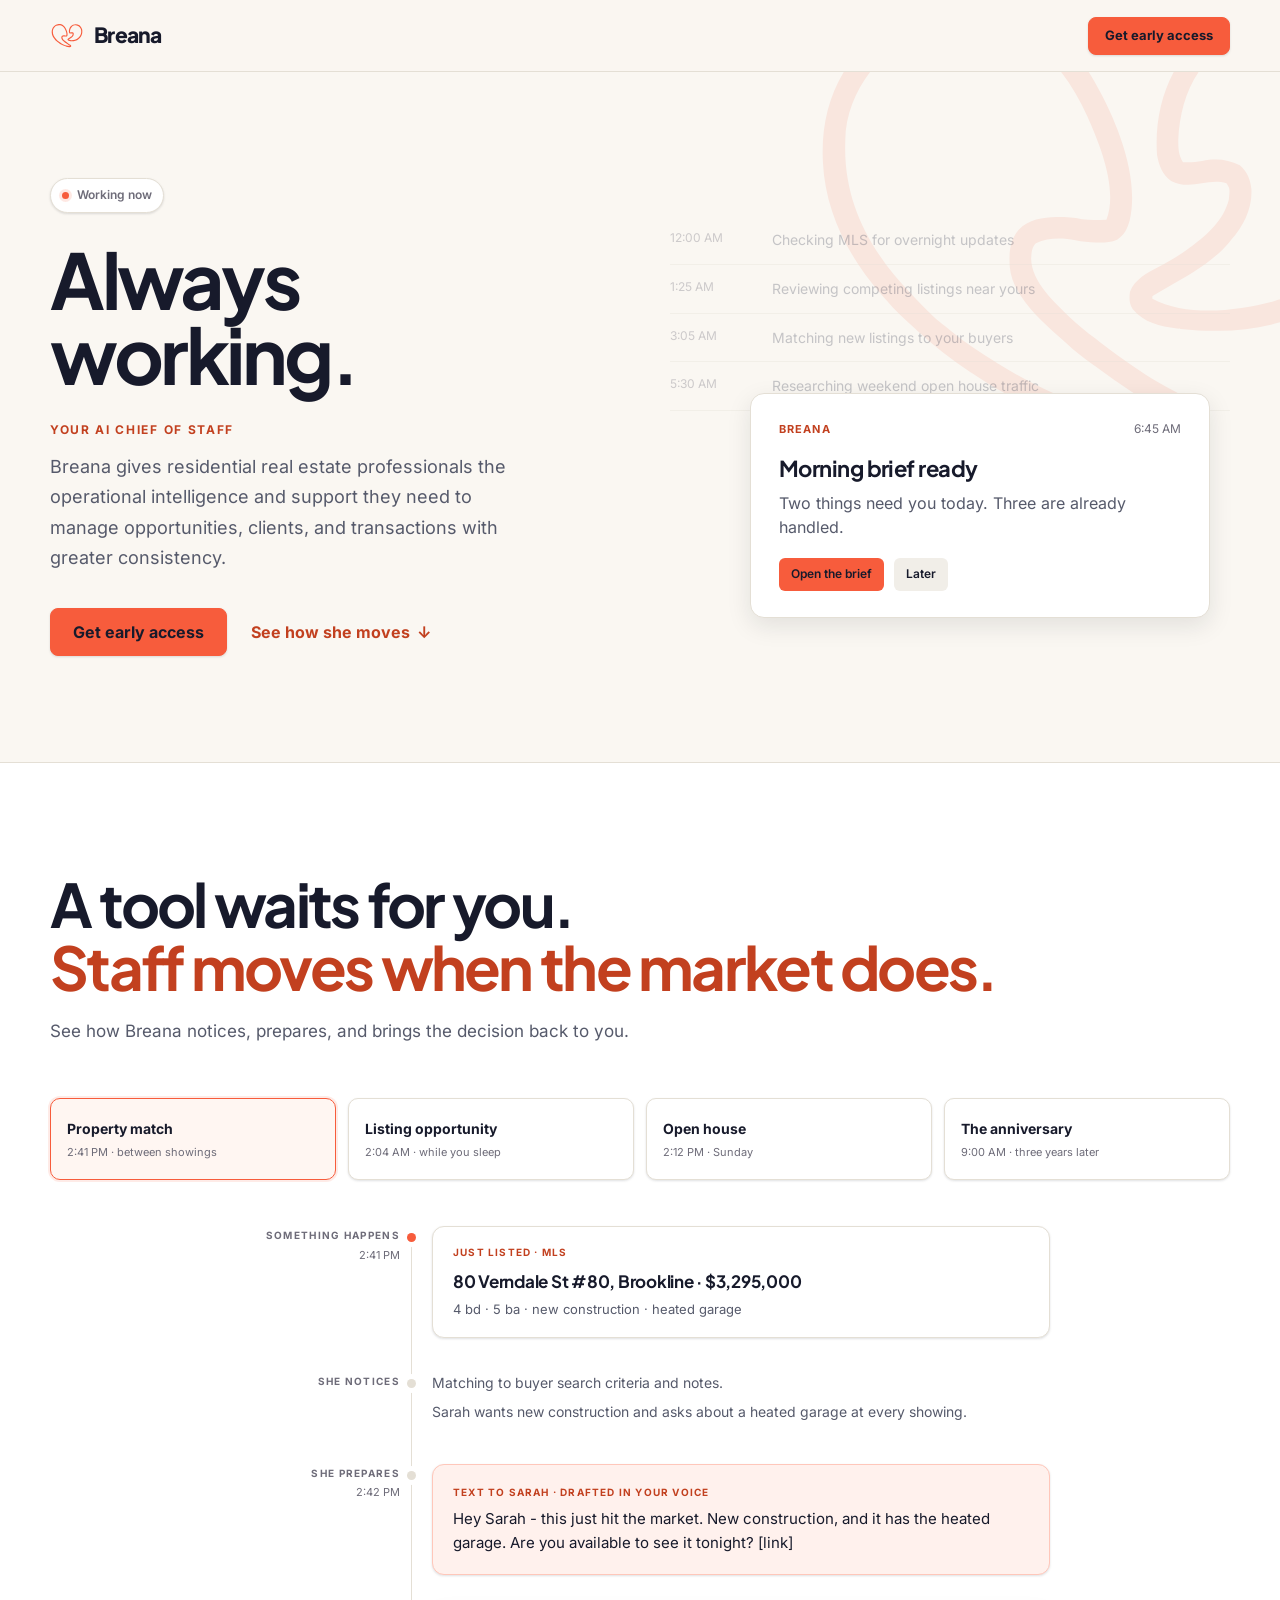
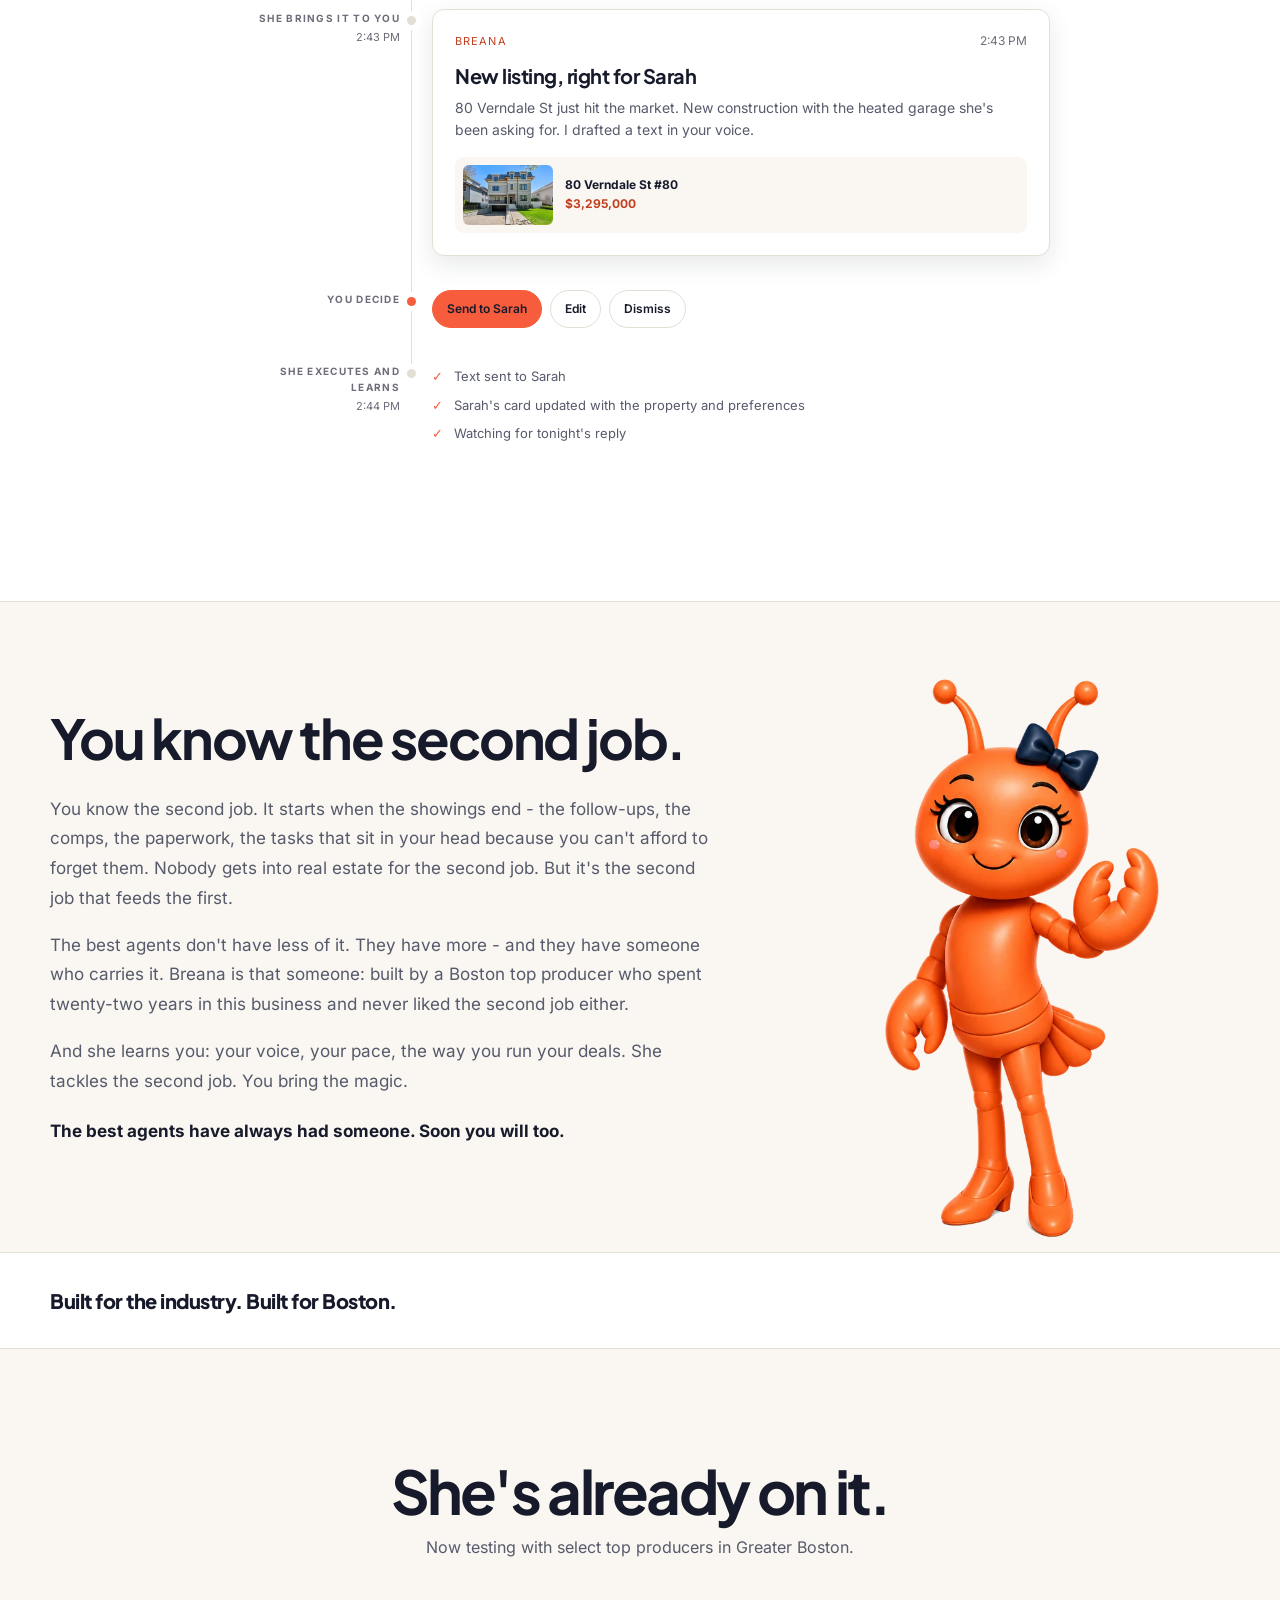
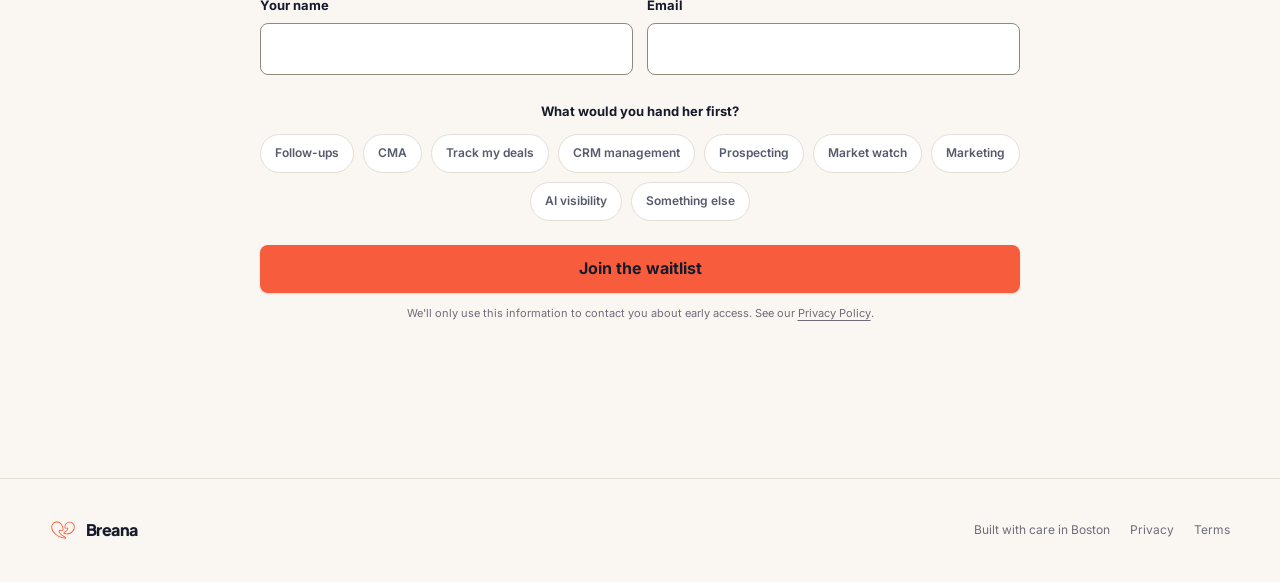
==== index.html @ 6cab9632 "Launch Breana landing page" ====
<!doctype html>
<html lang="en">
<head>
  <meta charset="utf-8">
  <meta name="viewport" content="width=device-width, initial-scale=1">
  <title>Breana AI | Your AI Chief of Staff for Real Estate</title>
  <meta name="description" content="Breana is the AI Chief of Staff for residential real estate professionals, keeping opportunities, clients, follow-ups, and transactions moving.">
  <meta name="robots" content="index,follow,max-image-preview:large">
  <meta name="theme-color" content="#FAF7F2">
  <link rel="canonical" href="https://breana.ai/">
  <link rel="icon" href="/assets/brand/breana-mark-coral.svg" type="image/svg+xml">
  <link rel="apple-touch-icon" href="/assets/images/apple-touch-icon.png">
  <link rel="preload" href="/assets/fonts/plus-jakarta-sans-latin.woff2" as="font" type="font/woff2" crossorigin>
  <link rel="preload" href="/assets/fonts/inter-latin.woff2" as="font" type="font/woff2" crossorigin>
  <link rel="stylesheet" href="/assets/css/styles.css">

  <meta property="og:type" content="website">
  <meta property="og:site_name" content="Breana">
  <meta property="og:title" content="Breana AI | Always working.">
  <meta property="og:description" content="Your AI Chief of Staff for Real Estate. Breana keeps the second job moving so you can focus on judgment and relationships.">
  <meta property="og:url" content="https://breana.ai/">
  <meta property="og:image" content="https://breana.ai/assets/images/og.png">
  <meta property="og:image:width" content="1200">
  <meta property="og:image:height" content="630">
  <meta property="og:image:alt" content="Always working. Breana, your AI Chief of Staff for Real Estate.">
  <meta name="twitter:card" content="summary_large_image">
  <meta name="twitter:title" content="Breana AI | Always working.">
  <meta name="twitter:description" content="Your AI Chief of Staff for Real Estate.">
  <meta name="twitter:image" content="https://breana.ai/assets/images/og.png">

  <script type="application/ld+json">
  {
    "@context": "https://schema.org",
    "@graph": [
      {
        "@type": "Organization",
        "@id": "https://breana.ai/#organization",
        "name": "Breana AI",
        "alternateName": "Breana",
        "url": "https://breana.ai/",
        "logo": "https://breana.ai/assets/brand/breana-mark-coral.svg",
        "description": "Breana is an AI Chief of Staff for residential real estate professionals.",
        "address": {
          "@type": "PostalAddress",
          "addressLocality": "Boston",
          "addressRegion": "MA",
          "addressCountry": "US"
        }
      },
      {
        "@type": "WebSite",
        "@id": "https://breana.ai/#website",
        "url": "https://breana.ai/",
        "name": "Breana",
        "alternateName": "Breana AI",
        "publisher": { "@id": "https://breana.ai/#organization" },
        "inLanguage": "en-US"
      }
    ]
  }
  </script>
</head>
<body>
  <a class="skip-link" href="#main">Skip to content</a>

  <header class="site-header">
    <div class="shell header-inner">
      <a class="brand" href="/" aria-label="Breana home">
        <img src="/assets/brand/breana-mark-coral.svg" alt="" width="34" height="27">
        <span>Breana</span>
      </a>
      <a class="button button-small" href="#waitlist">Get early access</a>
      <span class="header-tagline">Your AI Chief of Staff</span>
    </div>
  </header>

  <main id="main">
    <section class="hero" aria-labelledby="hero-title">
      <img class="hero-watermark" src="/assets/brand/breana-mark-coral.svg" alt="" aria-hidden="true">
      <div class="shell hero-grid">
        <div class="hero-copy">
          <div class="working-pill"><span aria-hidden="true"></span> Working now</div>
          <h1 id="hero-title">Always<br>working.</h1>
          <p class="eyebrow">Your AI Chief of Staff</p>
          <p class="hero-deck">Breana gives residential real estate professionals the operational intelligence and support they need to manage opportunities, clients, and transactions with greater consistency.</p>
          <div class="hero-actions">
            <a class="button" href="#waitlist">Get early access</a>
            <a class="text-link" href="#loop">See how she moves <span aria-hidden="true">↓</span></a>
          </div>
        </div>

        <div class="activity-board" aria-label="A sample morning with Breana">
          <ol class="activity-list">
            <li><time>12:00 AM</time><span>Checking MLS for overnight updates</span></li>
            <li><time>1:25 AM</time><span>Reviewing competing listings near yours</span></li>
            <li><time>3:05 AM</time><span>Matching new listings to your buyers</span></li>
            <li><time>5:30 AM</time><span>Researching weekend open house traffic</span></li>
          </ol>
          <article class="breana-note">
            <div class="note-meta"><strong>Breana</strong><time>6:45 AM</time></div>
            <h2>Morning brief ready</h2>
            <p>Two things need you today. Three are already handled.</p>
            <div class="note-actions" aria-hidden="true"><span>Open the brief</span><span>Later</span></div>
          </article>
        </div>
      </div>
    </section>

    <section class="workflow" id="loop" aria-labelledby="workflow-title">
      <div class="shell">
        <div class="section-heading">
          <h2 id="workflow-title">A tool waits for you.<br><span>Staff moves when the market does.</span></h2>
          <p>See how Breana notices, prepares, and brings the decision back to you.</p>
        </div>

        <div class="scenario-tabs" role="tablist" aria-label="Choose a Breana workflow example">
          <button type="button" role="tab" aria-selected="true" aria-controls="scenario-panel" data-scenario="match">
            <strong>Property match</strong><span>2:41 PM · between showings</span>
          </button>
          <button type="button" role="tab" aria-selected="false" aria-controls="scenario-panel" data-scenario="listing">
            <strong>Listing opportunity</strong><span>2:04 AM · while you sleep</span>
          </button>
          <button type="button" role="tab" aria-selected="false" aria-controls="scenario-panel" data-scenario="openhouse">
            <strong>Open house</strong><span>2:12 PM · Sunday</span>
          </button>
          <button type="button" role="tab" aria-selected="false" aria-controls="scenario-panel" data-scenario="anniversary">
            <strong>The anniversary</strong><span>9:00 AM · three years later</span>
          </button>
        </div>

        <div class="scenario-panel" id="scenario-panel" role="tabpanel" tabindex="0" aria-live="polite">
          <div class="workflow-stage event-stage">
            <div class="stage-label"><span>Something happens</span><time id="event-time">2:41 PM</time></div>
            <article class="event-card">
              <p class="card-kicker" id="event-kicker">Just listed · MLS</p>
              <h3 id="event-title">80 Verndale St #80, Brookline · $3,295,000</h3>
              <p id="event-detail">4 bd · 5 ba · new construction · heated garage</p>
            </article>
          </div>

          <div class="workflow-stage">
            <div class="stage-label"><span>She notices</span></div>
            <div class="stage-copy" id="notice-copy">
              <p>Matching to buyer search criteria and notes.</p>
              <p>Sarah wants new construction and asks about a heated garage at every showing.</p>
            </div>
          </div>

          <div class="workflow-stage">
            <div class="stage-label"><span>She prepares</span><time id="draft-time">2:42 PM</time></div>
            <article class="draft-card">
              <p class="card-kicker" id="draft-kicker">Text to Sarah · drafted in your voice</p>
              <p id="draft-copy">Hey Sarah - this just hit the market. New construction, and it has the heated garage. Are you available to see it tonight? [link]</p>
            </article>
          </div>

          <div class="workflow-stage">
            <div class="stage-label"><span>She brings it to you</span><time id="brief-time">2:43 PM</time></div>
            <article class="brief-card">
              <div class="brief-head"><span>Breana</span><time id="brief-card-time">2:43 PM</time></div>
              <h3 id="brief-title">New listing, right for Sarah</h3>
              <p id="brief-copy">80 Verndale St just hit the market. New construction with the heated garage she's been asking for. I drafted a text in your voice.</p>
              <div class="property-mini" id="property-mini">
                <img src="/assets/images/80-verndale.webp" alt="80 Verndale Street in Brookline" width="90" height="60">
                <div><strong>80 Verndale St #80</strong><span>$3,295,000</span></div>
              </div>
            </article>
          </div>

          <div class="workflow-stage decision-stage">
            <div class="stage-label"><span>You decide</span></div>
            <div class="decision-row" id="decision-row">
              <span class="decision-primary">Send to Sarah</span><span>Edit</span><span>Dismiss</span>
            </div>
          </div>

          <div class="workflow-stage outcome-stage">
            <div class="stage-label"><span>She executes and learns</span><time id="outcome-time">2:44 PM</time></div>
            <ul class="outcome-list" id="outcome-list">
              <li>Text sent to Sarah</li>
              <li>Sarah's card updated with the property and preferences</li>
              <li>Watching for tonight's reply</li>
            </ul>
          </div>
        </div>
      </div>
    </section>

    <section class="story" aria-labelledby="story-title">
      <div class="shell story-grid">
        <div class="story-copy">
          <h2 id="story-title">You know the second job.</h2>
          <p>You know the second job. It starts when the showings end - the follow-ups, the comps, the paperwork, the tasks that sit in your head because you can't afford to forget them. Nobody gets into real estate for the second job. But it's the second job that feeds the first.</p>
          <p>The best agents don't have less of it. They have more - and they have someone who carries it. Breana is that someone: built by a Boston top producer who spent twenty-two years in this business and never liked the second job either.</p>
          <p>And she learns you: your voice, your pace, the way you run your deals. She tackles the second job. You bring the magic.</p>
          <strong>The best agents have always had someone. Soon you will too.</strong>
        </div>
        <div class="mascot-wrap">
          <img src="/assets/images/breana-mascot.webp" alt="Breana, the lobster companion, waving" width="400" height="600">
        </div>
      </div>
    </section>

    <div class="boston-strip"><div class="shell">Built for the industry. Built for Boston.</div></div>

    <section class="waitlist" id="waitlist" aria-labelledby="waitlist-title">
      <div class="shell waitlist-inner">
        <h2 id="waitlist-title">She's already on it.</h2>
        <p>Now testing with select top producers in Greater Boston.</p>

        <form id="waitlist-form" class="waitlist-form" novalidate>
          <div class="form-grid">
            <div class="field">
              <label for="name">Your name</label>
              <input id="name" name="entry.1922192019" type="text" autocomplete="name" required>
            </div>
            <div class="field">
              <label for="email">Email</label>
              <input id="email" name="entry.652621537" type="email" autocomplete="email" inputmode="email" required>
            </div>
          </div>

          <fieldset class="task-fieldset">
            <legend>What would you hand her first?</legend>
            <div class="task-options">
              <label><input type="checkbox" name="entry.397686719" value="Follow-ups"><span>Follow-ups</span></label>
              <label><input type="checkbox" name="entry.397686719" value="CMA"><span>CMA</span></label>
              <label><input type="checkbox" name="entry.397686719" value="Track my Deals"><span>Track my deals</span></label>
              <label><input type="checkbox" name="entry.397686719" value="CRM Management"><span>CRM management</span></label>
              <label><input type="checkbox" name="entry.397686719" value="Prospecting"><span>Prospecting</span></label>
              <label><input type="checkbox" name="entry.397686719" value="Market Watch"><span>Market watch</span></label>
              <label><input type="checkbox" name="entry.397686719" value="Marketing"><span>Marketing</span></label>
              <label><input type="checkbox" name="entry.397686719" value="AI Visibility"><span>AI visibility</span></label>
              <label><input id="other-task-toggle" type="checkbox" name="entry.397686719" value="Something else"><span>Something else</span></label>
            </div>
          </fieldset>

          <div class="field other-field" id="other-field" hidden>
            <label for="other-task">Tell us what you have in mind</label>
            <input id="other-task" name="entry.717396684" type="text" autocomplete="off">
          </div>

          <button class="button submit-button" type="submit">Join the waitlist</button>
          <p class="form-note">We'll only use this information to contact you about early access. See our <a href="/privacy.html">Privacy Policy</a>.</p>
          <p class="form-status" id="form-status" role="status" aria-live="polite"></p>
        </form>
      </div>
    </section>
  </main>

  <div class="mobile-cta-bar"><a class="button" href="#waitlist">Get early access</a></div>

  <footer class="site-footer">
    <div class="shell footer-inner">
      <a class="brand brand-small" href="/" aria-label="Breana home"><img src="/assets/brand/breana-mark-coral.svg" alt="" width="26" height="21"><span>Breana</span></a>
      <div class="footer-links"><span>Built with care in Boston</span><a href="/privacy.html">Privacy</a><a href="/terms.html">Terms</a></div>
    </div>
  </footer>

  <script src="/assets/js/site.js" defer></script>
</body>
</html>
---- assets/css/styles.css ----
@font-face {
  font-family: "Inter";
  src: url("/assets/fonts/inter-latin.woff2") format("woff2");
  font-style: normal;
  font-weight: 400 700;
  font-display: swap;
}

@font-face {
  font-family: "Plus Jakarta Sans";
  src: url("/assets/fonts/plus-jakarta-sans-latin.woff2") format("woff2");
  font-style: normal;
  font-weight: 700 800;
  font-display: swap;
}

:root {
  --navy: #171a2b;
  --navy-raised: #232741;
  --coral: #f75c3c;
  --coral-deep: #c2401f;
  --coral-light: #ffa38f;
  --peach: #ffe3da;
  --ivory: #faf7f2;
  --work: #f1eee8;
  --white: #ffffff;
  --body: #565a6b;
  --muted: #6e6c79;
  --line: #e4dfd5;
  --success: #0f7a5a;
  --shadow-1: 0 1px 2px rgb(23 26 43 / 6%), 0 1px 3px rgb(23 26 43 / 8%);
  --shadow-2: 0 8px 24px rgb(23 26 43 / 10%);
  --display: "Plus Jakarta Sans", Inter, system-ui, sans-serif;
  --ui: Inter, system-ui, -apple-system, BlinkMacSystemFont, "Segoe UI", sans-serif;
}

*, *::before, *::after { box-sizing: border-box; }
[hidden] { display: none !important; }
html { scroll-behavior: smooth; }
body { margin: 0; color: var(--navy); background: var(--ivory); font-family: var(--ui); font-size: 16px; line-height: 1.55; text-rendering: optimizeLegibility; }
img { max-width: 100%; height: auto; }
a { color: inherit; }
button, input { font: inherit; }
button { color: inherit; }
.shell { width: min(1180px, calc(100% - 48px)); margin-inline: auto; }
.skip-link { position: fixed; width: 1px; height: 1px; margin: -1px; overflow: hidden; clip: rect(0 0 0 0); white-space: nowrap; border: 0; }
.skip-link:focus { top: 12px; left: 12px; z-index: 100; width: auto; height: auto; margin: 0; overflow: visible; clip: auto; padding: 10px 14px; border: 2px solid var(--navy); border-radius: 8px; background: var(--white); }

.site-header { position: relative; z-index: 10; height: 72px; background: rgb(250 247 242 / 94%); border-bottom: 1px solid var(--line); }
.header-inner, .footer-inner { height: 100%; display: flex; align-items: center; justify-content: space-between; gap: 24px; }
.brand { display: inline-flex; align-items: center; gap: 10px; font-family: var(--display); font-weight: 800; font-size: 21px; letter-spacing: -.035em; text-decoration: none; }
.brand img { width: 34px; height: 27px; object-fit: contain; }
.brand-small { font-size: 16px; }
.brand-small img { width: 26px; height: 21px; }

.button { display: inline-flex; align-items: center; justify-content: center; min-height: 48px; padding: 0 22px; border: 1px solid var(--coral); border-radius: 8px; background: var(--coral); color: var(--navy); font-weight: 700; text-decoration: none; cursor: pointer; box-shadow: var(--shadow-1); transition: transform .18s ease, box-shadow .18s ease, background .18s ease; }
.button:hover { transform: translateY(-1px); box-shadow: var(--shadow-2); }
.button:active { transform: translateY(0); background: #e04326; }
.button-small { min-height: 38px; padding: 0 16px; font-size: 13px; }
.text-link { display: inline-flex; align-items: center; gap: 7px; color: var(--coral-deep); font-weight: 700; text-decoration: none; }
.text-link:hover { text-decoration: underline; text-underline-offset: 4px; }
:focus-visible { outline: 3px solid var(--navy); outline-offset: 3px; }

.hero { position: relative; overflow: hidden; min-height: 690px; border-bottom: 1px solid var(--line); }
.hero-watermark { position: absolute; width: 660px; right: -170px; top: -110px; opacity: .105; pointer-events: none; }
.hero-grid { min-height: 690px; display: grid; grid-template-columns: minmax(0, .88fr) minmax(480px, 1.12fr); gap: 72px; align-items: center; padding-block: 72px; }
.hero-copy { position: relative; z-index: 1; max-width: 520px; }
.working-pill { width: fit-content; display: flex; align-items: center; gap: 8px; margin-bottom: 28px; padding: 7px 11px; border: 1px solid var(--line); border-radius: 999px; background: var(--white); color: var(--muted); font-size: 12px; font-weight: 600; box-shadow: var(--shadow-1); }
.working-pill span { width: 7px; height: 7px; border-radius: 50%; background: var(--coral); box-shadow: 0 0 0 3px rgb(247 92 60 / 14%); }
h1, h2, h3 { font-family: var(--display); margin: 0; }
.hero h1 { font-size: clamp(60px, 6vw, 88px); line-height: .98; letter-spacing: -.045em; }
.eyebrow { margin: 30px 0 12px; color: var(--coral-deep); font-size: 12px; font-weight: 700; letter-spacing: .14em; text-transform: uppercase; }
.hero-deck { max-width: 510px; margin: 0; color: var(--body); font-size: 18px; line-height: 1.7; }
.hero-actions { display: flex; align-items: center; gap: 24px; margin-top: 34px; }
.activity-board { position: relative; min-height: 500px; display: grid; align-content: center; }
.activity-list { list-style: none; margin: 0 0 0 60px; padding: 0; opacity: .32; }
.activity-list li { display: grid; grid-template-columns: 82px 1fr; gap: 20px; padding: 13px 0; border-bottom: 1px solid var(--line); color: var(--body); font-size: 14px; }
.activity-list time { color: var(--muted); font-size: 12px; }
.breana-note { width: min(460px, 88%); margin: -18px 0 0 auto; padding: 26px 28px; border: 1px solid var(--line); border-radius: 14px; background: var(--white); box-shadow: var(--shadow-2); transform: translateX(-20px); }
.note-meta, .brief-head { display: flex; align-items: center; justify-content: space-between; gap: 20px; color: var(--muted); font-size: 12px; }
.note-meta strong, .brief-head span { color: var(--coral-deep); font-size: 11px; letter-spacing: .1em; text-transform: uppercase; }
.breana-note h2 { margin-top: 12px; font-size: 22px; letter-spacing: -.025em; }
.breana-note p { margin: 6px 0 18px; color: var(--body); }
.note-actions { display: flex; gap: 10px; }
.note-actions span { padding: 7px 12px; border-radius: 6px; background: var(--work); font-size: 12px; font-weight: 600; }
.note-actions span:first-child { background: var(--coral); color: var(--navy); }

.workflow { padding: 110px 0 120px; background: var(--white); }
.section-heading { max-width: 980px; margin-bottom: 54px; }
.section-heading h2 { font-size: clamp(42px, 4.7vw, 66px); line-height: 1.04; letter-spacing: -.045em; }
.section-heading h2 span { color: var(--coral-deep); }
.section-heading p { margin: 20px 0 0; color: var(--body); font-size: 17px; }
.scenario-tabs { display: grid; grid-template-columns: repeat(4, 1fr); gap: 12px; margin-bottom: 46px; }
.scenario-tabs button { min-height: 82px; display: flex; flex-direction: column; align-items: flex-start; justify-content: center; gap: 4px; padding: 14px 16px; border: 1px solid var(--line); border-radius: 10px; background: var(--white); cursor: pointer; text-align: left; box-shadow: var(--shadow-1); }
.scenario-tabs button:hover { border-color: var(--coral-light); }
.scenario-tabs button[aria-selected="true"] { border-color: var(--coral); background: #fff6f2; box-shadow: 0 0 0 2px rgb(247 92 60 / 12%); }
.scenario-tabs strong { font-size: 14px; }
.scenario-tabs span { color: var(--muted); font-size: 11px; }
.scenario-panel { width: min(820px, 100%); margin-inline: auto; }
.workflow-stage { position: relative; display: grid; grid-template-columns: 170px 1fr; gap: 32px; padding: 0 0 34px; }
.workflow-stage::before { content: ""; position: absolute; left: 181px; top: 8px; bottom: -8px; width: 1px; background: var(--line); }
.workflow-stage::after { content: ""; position: absolute; left: 177px; top: 7px; width: 9px; height: 9px; border-radius: 50%; background: var(--line); box-shadow: 0 0 0 5px var(--white); }
.event-stage::after, .decision-stage::after { background: var(--coral); }
.outcome-stage::before { display: none; }
.stage-label { display: flex; flex-direction: column; align-items: flex-end; padding-top: 2px; text-align: right; }
.stage-label span { color: var(--muted); font-size: 10px; font-weight: 700; letter-spacing: .13em; text-transform: uppercase; }
.stage-label time { margin-top: 3px; color: var(--muted); font-size: 11px; }
.event-card, .draft-card, .brief-card { border: 1px solid var(--line); border-radius: 12px; background: var(--white); box-shadow: var(--shadow-1); }
.event-card { padding: 18px 20px; }
.card-kicker { margin: 0 0 7px; color: var(--coral-deep); font-size: 10px; font-weight: 700; letter-spacing: .12em; text-transform: uppercase; }
.event-card h3 { font-size: 17px; letter-spacing: -.015em; }
.event-card > p:last-child { margin: 5px 0 0; color: var(--body); font-size: 13px; }
.stage-copy { color: var(--body); font-size: 14px; }
.stage-copy p { margin: 0 0 7px; }
.draft-card { padding: 20px; border-color: #ffc7ba; background: #fff1ed; }
.draft-card > p:last-child { margin: 0; color: var(--navy); font-size: 15px; }
.brief-card { padding: 22px; box-shadow: var(--shadow-2); }
.brief-card h3 { margin-top: 10px; font-size: 20px; letter-spacing: -.025em; }
.brief-card > p { margin: 6px 0 16px; color: var(--body); font-size: 14px; }
.property-mini { display: flex; align-items: center; gap: 12px; padding: 8px; border-radius: 9px; background: var(--ivory); }
.property-mini[hidden] { display: none; }
.property-mini img { width: 90px; height: 60px; border-radius: 6px; object-fit: cover; }
.property-mini div { display: flex; flex-direction: column; font-size: 12px; }
.property-mini span { color: var(--coral-deep); font-weight: 700; }
.decision-row { display: flex; flex-wrap: wrap; gap: 8px; }
.decision-row span { padding: 9px 14px; border: 1px solid var(--line); border-radius: 999px; background: var(--white); font-size: 12px; font-weight: 600; }
.decision-row .decision-primary { border-color: var(--coral); background: var(--coral); }
.outcome-list { list-style: none; margin: 0; padding: 0; color: var(--body); font-size: 13px; }
.outcome-list li { position: relative; padding: 4px 0 4px 22px; }
.outcome-list li::before { content: "✓"; position: absolute; left: 0; color: var(--coral); font-weight: 700; }

.story { position: relative; overflow: hidden; background: var(--ivory); border-top: 1px solid var(--line); }
.story-grid { min-height: 650px; display: grid; grid-template-columns: minmax(0, 1.2fr) minmax(320px, .8fr); gap: 80px; align-items: end; }
.story-copy { align-self: center; max-width: 690px; padding-block: 90px; }
.story h2 { margin-bottom: 28px; font-size: clamp(40px, 4.3vw, 60px); line-height: 1.05; letter-spacing: -.04em; }
.story p { color: var(--body); font-size: 17px; line-height: 1.75; }
.story strong { display: block; margin-top: 22px; font-size: 17px; }
.mascot-wrap { height: 560px; display: flex; align-items: flex-end; justify-content: center; }
.mascot-wrap img { width: 400px; max-height: 590px; object-fit: contain; object-position: bottom; }
.boston-strip { padding: 32px 0; background: var(--white); border-block: 1px solid var(--line); font-family: var(--display); font-size: 20px; font-weight: 800; letter-spacing: -.025em; }

.waitlist { padding: 110px 0 120px; background: var(--ivory); }
.waitlist-inner { max-width: 760px; text-align: center; }
.waitlist h2 { font-size: clamp(42px, 4.7vw, 62px); line-height: 1.06; letter-spacing: -.045em; }
.waitlist-inner > p { margin: 12px 0 36px; color: var(--body); }
.waitlist-form { text-align: left; }
.form-grid { display: grid; grid-template-columns: 1fr 1fr; gap: 14px; }
.field { display: flex; flex-direction: column; gap: 7px; }
.field label, .task-fieldset legend { color: var(--navy); font-size: 13px; font-weight: 700; }
.field input { width: 100%; min-height: 52px; padding: 0 15px; border: 1px solid #8f897c; border-radius: 8px; background: var(--white); color: var(--navy); }
.field input:focus { border-color: var(--coral-deep); outline: 3px solid rgb(247 92 60 / 18%); }
.task-fieldset { margin: 26px 0 0; padding: 0; border: 0; text-align: center; }
.task-fieldset legend { width: 100%; margin-bottom: 13px; }
.task-options { display: flex; flex-wrap: wrap; justify-content: center; gap: 9px; }
.task-options label { position: relative; cursor: pointer; }
.task-options input { position: absolute; width: 1px; height: 1px; opacity: 0; }
.task-options span { display: inline-flex; align-items: center; justify-content: center; min-height: 39px; padding: 0 14px; border: 1px solid var(--line); border-radius: 999px; background: var(--white); color: var(--body); font-size: 12px; font-weight: 600; }
.task-options input:checked + span { border-color: var(--navy); background: var(--navy); color: var(--white); }
.task-options input:focus-visible + span { outline: 3px solid var(--navy); outline-offset: 3px; }
.other-field { margin-top: 16px; }
.submit-button { width: 100%; margin-top: 24px; border: 0; }
.submit-button[disabled] { cursor: wait; opacity: .65; transform: none; }
.form-note { margin: 12px 0 0; color: var(--muted); font-size: 11px; text-align: center; }
.form-note a { text-underline-offset: 3px; }
.form-status { min-height: 24px; margin: 12px 0 0; color: var(--success); font-size: 14px; font-weight: 600; text-align: center; }

.site-footer { height: 104px; background: var(--ivory); border-top: 1px solid var(--line); }
.footer-links { display: flex; align-items: center; gap: 20px; color: var(--muted); font-size: 12px; }
.footer-links a { text-decoration: none; }
.footer-links a:hover { color: var(--navy); text-decoration: underline; text-underline-offset: 3px; }

.legal-main { padding: 76px 0 110px; background: var(--ivory); }
.legal-wrap { width: min(820px, calc(100% - 48px)); margin-inline: auto; }
.legal-wrap h1 { font-size: clamp(42px, 5vw, 60px); letter-spacing: -.04em; }
.legal-meta { margin: 10px 0 34px; color: var(--muted); font-size: 13px; }
.legal-intro { padding: 22px 24px; border: 1px solid var(--line); border-radius: 12px; background: var(--white); }
.legal-wrap section { margin-top: 38px; }
.legal-wrap h2 { margin-bottom: 12px; font-size: 25px; letter-spacing: -.025em; }
.legal-wrap p, .legal-wrap li { color: var(--body); line-height: 1.75; }
.legal-wrap ul { padding-left: 24px; }
.legal-contact { white-space: pre-line; }

@media (max-width: 920px) {
  .hero-grid { grid-template-columns: 1fr 1fr; gap: 30px; }
  .hero h1 { font-size: 68px; }
  .activity-list { margin-left: 0; }
  .scenario-tabs { grid-template-columns: 1fr 1fr; }
  .story-grid { grid-template-columns: 1.3fr .7fr; gap: 30px; }
  .mascot-wrap { height: 480px; }
}

/* Mobile: app-like UI */
.mobile-cta-bar, .stage-dots, .header-tagline { display: none; }

@media (max-width: 680px) {
  .shell { width: min(100% - 40px, 560px); }

  /* App nav bar */
  .site-header { position: sticky; top: 0; z-index: 40; height: 60px; background: rgb(250 247 242 / 80%); backdrop-filter: blur(16px) saturate(1.4); -webkit-backdrop-filter: blur(16px) saturate(1.4); }
  .brand { font-size: 21px; gap: 9px; }
  .brand img { width: 32px; height: 26px; }
  .site-header .button-small { display: none; }
  .header-tagline { display: block; color: var(--coral-deep); font-size: 11px; font-weight: 700; letter-spacing: .12em; text-transform: uppercase; }

  /* Hero: one screen */
  .hero { min-height: 0; border-bottom: 0; }
  .hero-watermark { width: 380px; right: -175px; top: -70px; opacity: .07; }
  .hero-grid { min-height: calc(100svh - 60px); grid-template-columns: 1fr; align-content: center; gap: 0; padding-block: 18px 30px; text-align: center; }
  .hero-copy { display: contents; }
  .working-pill { display: none; }
  .hero h1 { font-size: clamp(52px, 16vw, 68px); line-height: 1.12; letter-spacing: -.012em; }
  .eyebrow { margin: 14px 0 8px; }
  .hero-deck { margin-inline: auto; font-size: 15px; line-height: 1.6; }
  .hero-actions { order: 6; flex-direction: column; align-items: stretch; gap: 12px; margin-top: 22px; }
  .hero-actions .button { min-height: 52px; border-radius: 14px; font-size: 16px; }
  .hero-actions .text-link { justify-content: center; }

  /* Activity board: compact feed card */
  .activity-board { order: 5; text-align: left; min-height: 0; display: block; margin-top: 26px; padding: 12px 14px 14px; border: 1px solid var(--line); border-radius: 18px; background: var(--white); box-shadow: var(--shadow-2); }
  .activity-list { margin: 0; opacity: .55; }
  .activity-list li { grid-template-columns: 58px 1fr; gap: 10px; height: 37px; align-items: center; padding: 0 4px; font-size: 12px; border-bottom: 1px solid #f3efe7; }
  .activity-list li span { white-space: nowrap; overflow: hidden; text-overflow: ellipsis; }
  .breana-note { width: 100%; margin: 10px 0 0; padding: 15px 16px; border-radius: 14px; border-color: #ffd6cb; background: #fff8f5; box-shadow: none; transform: none; }
  .breana-note h2 { margin-top: 8px; font-size: 17px; }
  .breana-note p { margin-bottom: 12px; font-size: 13px; }
  .note-actions span { min-height: 36px; display: inline-flex; align-items: center; padding: 0 14px; border-radius: 999px; }

  /* Workflow: one screen, stages play in place */
  .workflow { padding: 0; }
  .workflow .shell { min-height: 100svh; display: flex; flex-direction: column; justify-content: center; padding-block: 74px 26px; }
  .section-heading { margin-bottom: 18px; }
  .section-heading h2 { font-size: 27px; line-height: 1.1; }
  .section-heading p { margin-top: 12px; font-size: 13px; }
  .scenario-tabs { display: grid; grid-template-columns: 1fr 1fr; gap: 9px; margin: 0 0 18px; }
  .scenario-tabs button { min-width: 0; min-height: 74px; padding: 12px 14px; border-radius: 13px; }
  .scenario-tabs strong { font-size: 13px; line-height: 1.25; }
  .scenario-tabs span { display: none; }
  .scenario-tabs button { align-items: center; justify-content: center; min-height: 64px; text-align: center; }
  .scenario-tabs button[aria-selected="true"] { box-shadow: 0 0 0 2px rgb(247 92 60 / 18%), var(--shadow-1); }
  .scenario-panel { position: relative; width: 100%; min-height: 320px; display: flex; gap: 24px; overflow-x: auto; scroll-snap-type: x mandatory; scrollbar-width: none; -webkit-overflow-scrolling: touch; }
  .scenario-panel::-webkit-scrollbar { display: none; }
  .workflow-stage { flex: 0 0 100%; width: 100%; display: block; padding: 0; scroll-snap-align: start; scroll-snap-stop: always; }
  .workflow-stage::before, .workflow-stage::after { display: none; }
  .stage-label { flex-direction: row; align-items: center; justify-content: space-between; padding: 0 4px 10px; text-align: left; }
  .stage-label span { font-size: 11px; }
  .stage-label time { margin: 0; }
  .event-card, .draft-card, .brief-card { border-radius: 16px; }
  .event-card, .draft-card { padding: 16px 18px; }
  .brief-card { padding: 18px; }
  .event-card h3 { font-size: 16px; }
  .stage-copy { padding: 0 4px; font-size: 15px; line-height: 1.65; }
  .draft-card > p:last-child { font-size: 14px; }
  .property-mini { border-radius: 12px; }
  .property-mini img { width: 76px; height: 52px; border-radius: 8px; }
  .decision-row { gap: 9px; }
  .decision-row span { min-height: 46px; display: inline-flex; align-items: center; padding: 0 18px; font-size: 13px; }
  .outcome-list { font-size: 13px; }
  .outcome-list li { padding-block: 6px; }
  .stage-dots { display: flex; justify-content: center; gap: 2px; margin-top: 8px; }
  .stage-dots button { position: relative; width: 28px; height: 28px; padding: 0; border: 0; border-radius: 999px; background: transparent; cursor: pointer; }
  .stage-dots button::before { position: absolute; top: 50%; left: 50%; width: 7px; height: 7px; border-radius: 999px; background: var(--line); content: ""; transform: translate(-50%, -50%); transition: width .2s ease, background .2s ease; }
  .stage-dots button.on::before { width: 20px; background: var(--coral); }

  /* Story: one screen */
  .story .shell { min-height: 100svh; }
  .story-grid { min-height: 100svh; display: flex; flex-direction: column; justify-content: flex-end; gap: 0; }
  .story-copy { padding: 66px 0 0; }
  .story h2 { margin-bottom: 16px; font-size: 30px; }
  .story p { margin-block: 10px; font-size: 14px; line-height: 1.6; }
  .story strong { margin-top: 14px; font-size: 14px; }
  .mascot-wrap { height: 215px; align-items: flex-start; justify-content: flex-end; overflow: hidden; margin-top: 6px; }
  .mascot-wrap img { width: 250px; max-height: none; object-position: top; transform: none; }
  .boston-strip { padding: 20px 0; font-size: 15px; text-align: center; }

  /* Waitlist: one screen sheet */
  .waitlist { padding: 0 0 84px; }
  .waitlist .shell { min-height: calc(100svh - 84px); display: flex; flex-direction: column; justify-content: center; padding-top: 64px; }
  .waitlist h2 { font-size: 32px; }
  .waitlist-inner > p { margin: 8px 0 20px; font-size: 13px; }
  .waitlist-form { padding: 20px 16px 22px; border: 1px solid var(--line); border-radius: 20px; background: var(--white); box-shadow: var(--shadow-1); }
  .form-grid { grid-template-columns: 1fr; gap: 14px; }
  .field input { min-height: 50px; border-radius: 12px; }
  .task-fieldset { margin-top: 18px; }
  .task-options { gap: 7px; }
  .task-options span { min-height: 42px; padding: 0 14px; font-size: 12px; }
  .submit-button { min-height: 54px; margin-top: 18px; border-radius: 14px; font-size: 16px; }
  .form-note { margin-top: 10px; }

  /* Sticky bottom CTA */
  .mobile-cta-bar { position: fixed; left: 0; right: 0; bottom: 0; z-index: 50; display: flex; padding: 12px 20px calc(12px + env(safe-area-inset-bottom)); background: rgb(250 247 242 / 86%); backdrop-filter: blur(16px) saturate(1.4); -webkit-backdrop-filter: blur(16px) saturate(1.4); border-top: 1px solid var(--line); transform: translateY(110%); transition: transform .3s ease; }
  .mobile-cta-bar.visible { transform: none; }
  .mobile-cta-bar .button { flex: 1; min-height: 52px; border-radius: 14px; font-size: 16px; }

  .site-footer { height: auto; min-height: 0; padding-block: 28px; }
  .footer-inner { flex-direction: column; align-items: center; justify-content: center; gap: 12px; }
  .footer-links { flex-direction: row; align-items: center; gap: 16px; }
  .legal-main { padding: 44px 0 80px; }
  .legal-wrap { width: min(100% - 40px, 560px); }
  .legal-wrap h1 { font-size: 40px; }
  .legal-intro { padding: 18px; border-radius: 16px; }
  .legal-wrap h2 { font-size: 22px; }
}

@media (max-width: 350px) {
  .header-tagline { display: none; }
}

@media (prefers-reduced-motion: reduce) {
  html { scroll-behavior: auto; }
  *, *::before, *::after { transition-duration: .01ms !important; animation-duration: .01ms !important; animation-iteration-count: 1 !important; }
}
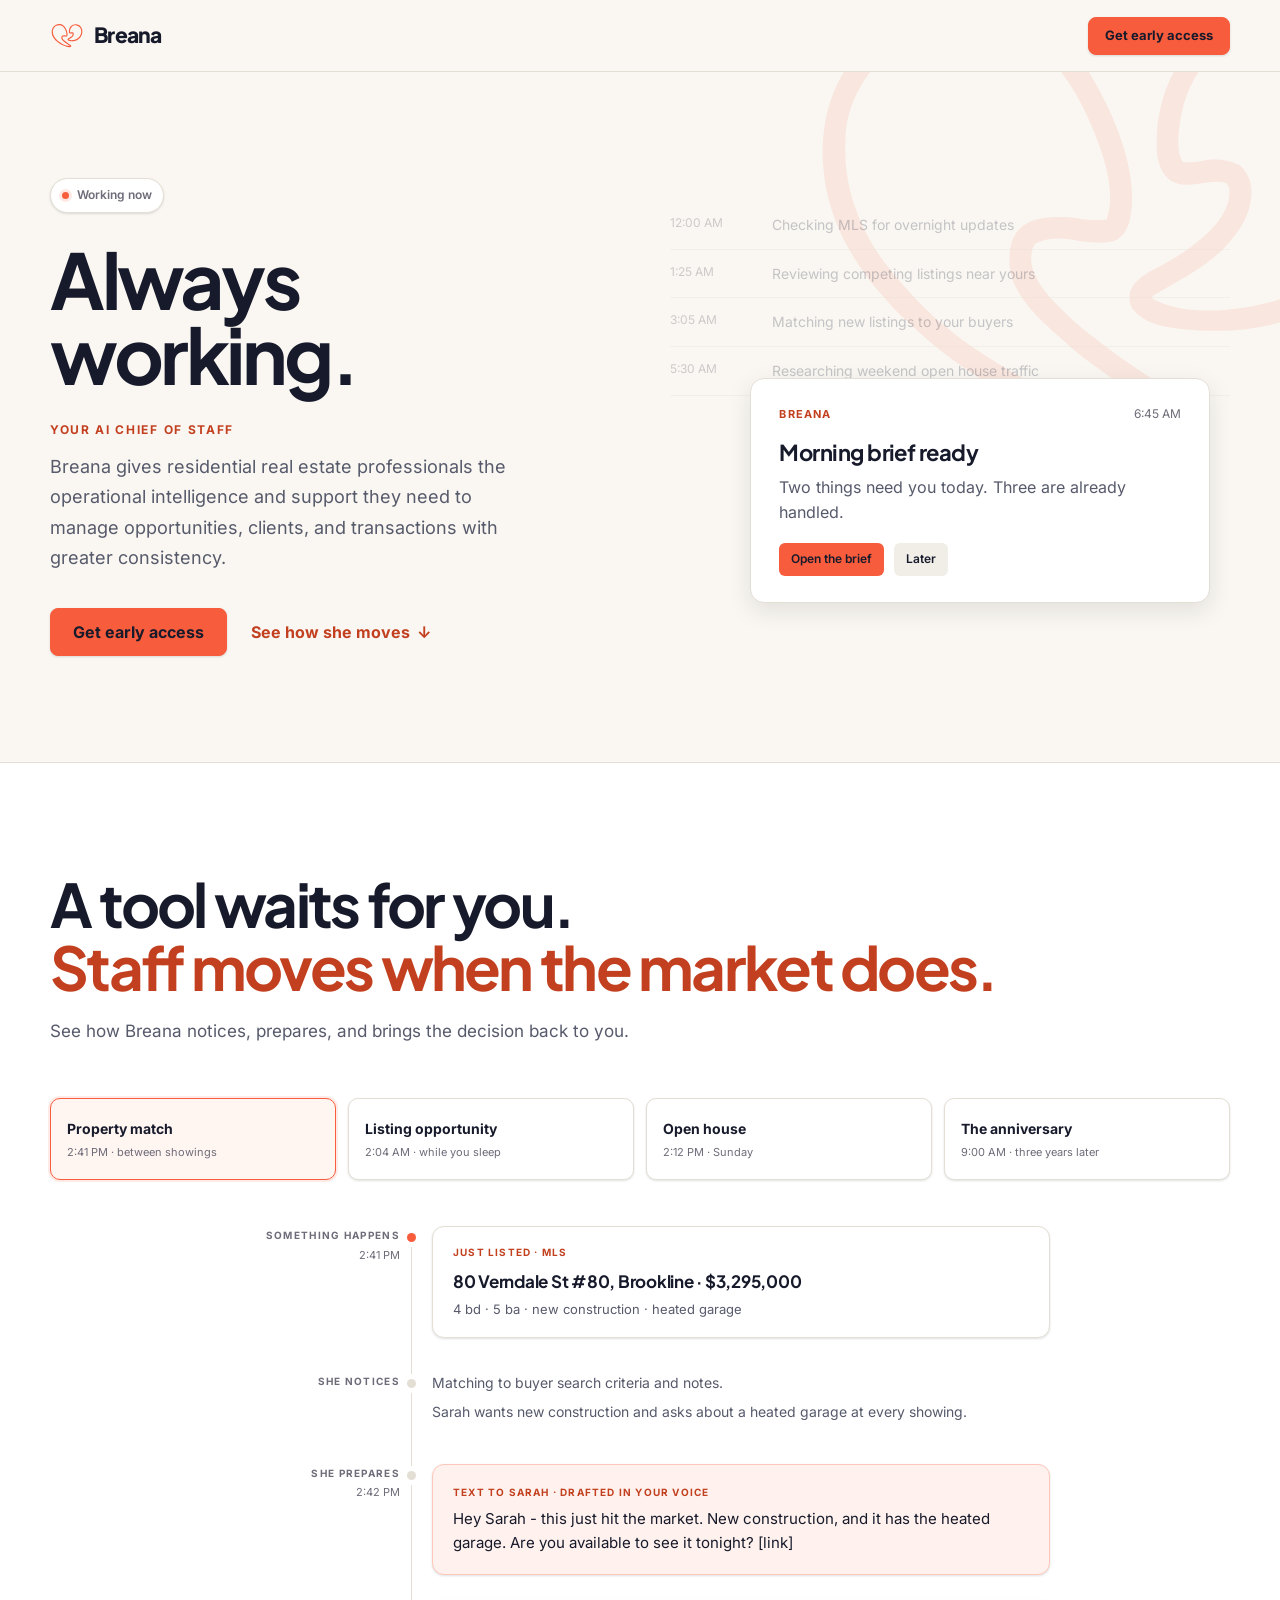
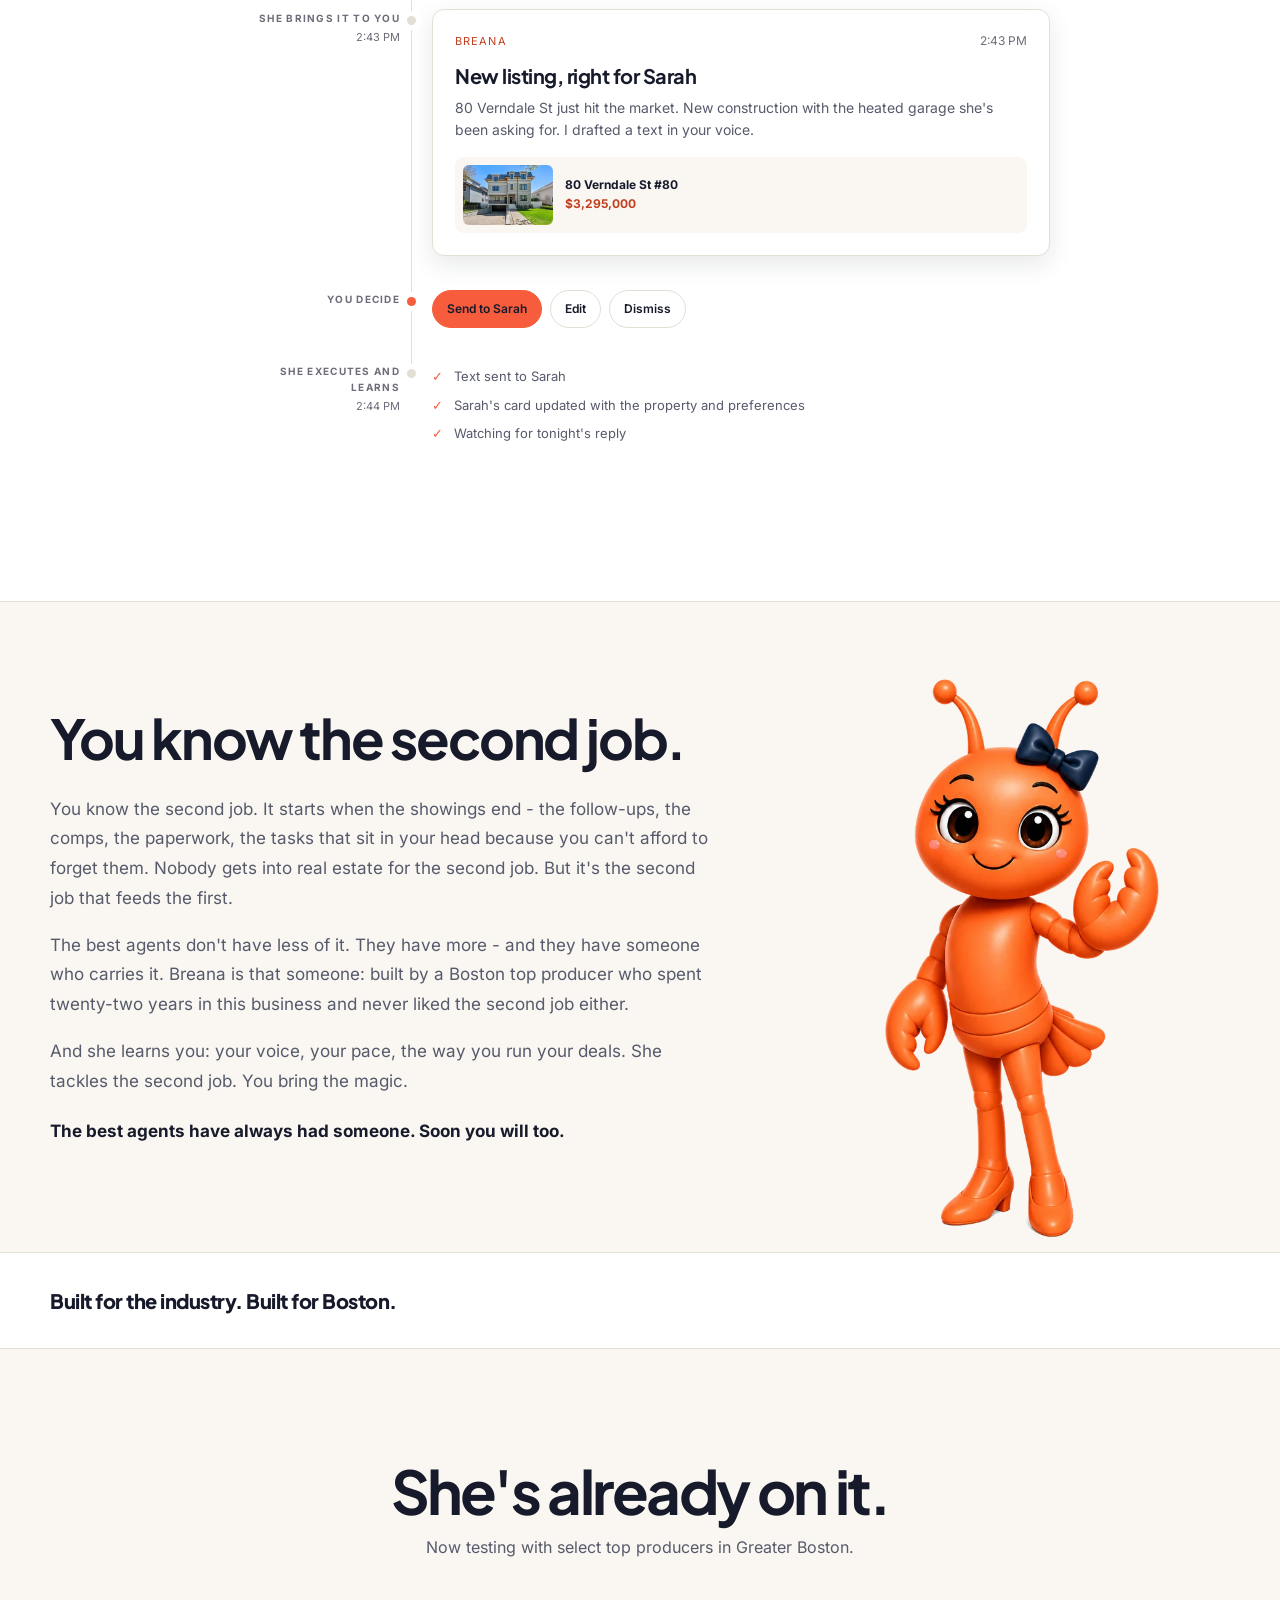
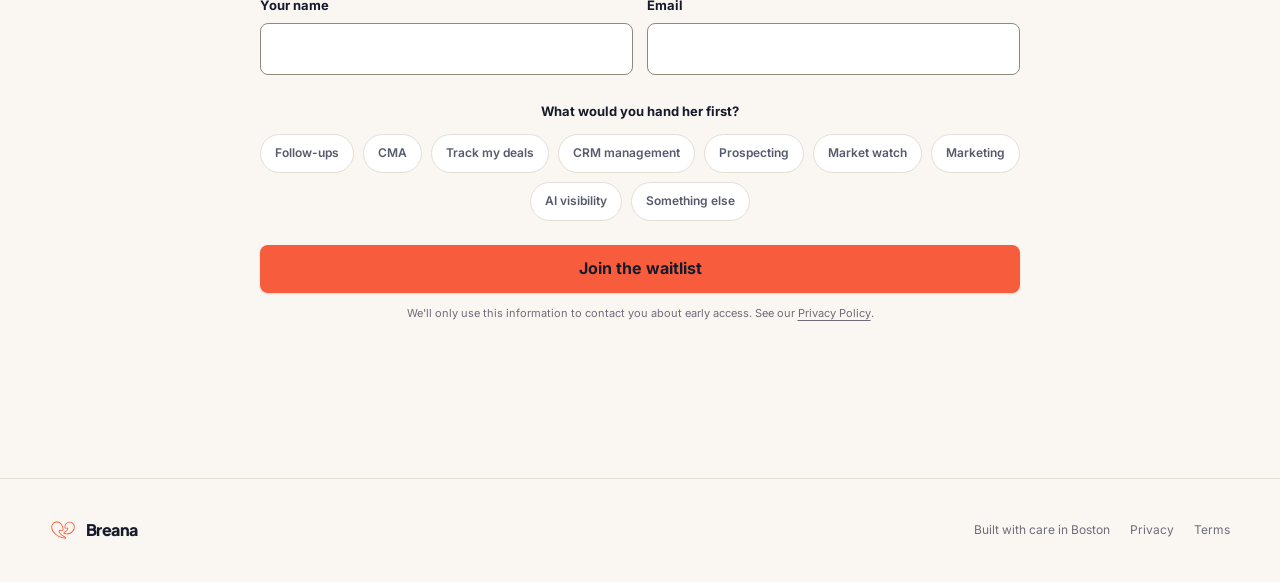
==== commit 94e1ada7: "Restore hero activity scroll" ====
--- a/index.html
+++ b/index.html
@@ -90,18 +90,22 @@
         </div>
 
         <div class="activity-board" aria-label="A sample morning with Breana">
-          <ol class="activity-list">
-            <li><time>12:00 AM</time><span>Checking MLS for overnight updates</span></li>
-            <li><time>1:25 AM</time><span>Reviewing competing listings near yours</span></li>
-            <li><time>3:05 AM</time><span>Matching new listings to your buyers</span></li>
-            <li><time>5:30 AM</time><span>Researching weekend open house traffic</span></li>
-          </ol>
-          <article class="breana-note">
-            <div class="note-meta"><strong>Breana</strong><time>6:45 AM</time></div>
-            <h2>Morning brief ready</h2>
-            <p>Two things need you today. Three are already handled.</p>
-            <div class="note-actions" aria-hidden="true"><span>Open the brief</span><span>Later</span></div>
-          </article>
+          <div class="activity-track">
+            <div class="activity-cycle">
+              <ol class="activity-list">
+                <li><time>12:00 AM</time><span>Checking MLS for overnight updates</span></li>
+                <li><time>1:25 AM</time><span>Reviewing competing listings near yours</span></li>
+                <li><time>3:05 AM</time><span>Matching new listings to your buyers</span></li>
+                <li><time>5:30 AM</time><span>Researching weekend open house traffic</span></li>
+              </ol>
+              <article class="breana-note">
+                <div class="note-meta"><strong>Breana</strong><time>6:45 AM</time></div>
+                <h2>Morning brief ready</h2>
+                <p>Two things need you today. Three are already handled.</p>
+                <div class="note-actions" aria-hidden="true"><span>Open the brief</span><span>Later</span></div>
+              </article>
+            </div>
+          </div>
         </div>
       </div>
     </section>
--- a/assets/css/styles.css
+++ b/assets/css/styles.css
@@ -72,7 +72,11 @@
 .eyebrow { margin: 30px 0 12px; color: var(--coral-deep); font-size: 12px; font-weight: 700; letter-spacing: .14em; text-transform: uppercase; }
 .hero-deck { max-width: 510px; margin: 0; color: var(--body); font-size: 18px; line-height: 1.7; }
 .hero-actions { display: flex; align-items: center; gap: 24px; margin-top: 34px; }
-.activity-board { position: relative; min-height: 500px; display: grid; align-content: center; }
+.activity-board { position: relative; height: 500px; overflow: hidden; align-self: center; -webkit-mask-image: linear-gradient(to bottom, transparent 0%, black 10%, black 90%, transparent 100%); mask-image: linear-gradient(to bottom, transparent 0%, black 10%, black 90%, transparent 100%); }
+.activity-track { animation: activity-scroll 26s linear infinite; will-change: transform; }
+.activity-board:hover .activity-track { animation-play-state: paused; }
+.activity-cycle { padding-block: 34px; }
+@keyframes activity-scroll { from { transform: translateY(0); } to { transform: translateY(-50%); } }
 .activity-list { list-style: none; margin: 0 0 0 60px; padding: 0; opacity: .32; }
 .activity-list li { display: grid; grid-template-columns: 82px 1fr; gap: 20px; padding: 13px 0; border-bottom: 1px solid var(--line); color: var(--body); font-size: 14px; }
 .activity-list time { color: var(--muted); font-size: 12px; }
@@ -216,7 +220,9 @@
   .hero-actions .text-link { justify-content: center; }
 
   /* Activity board: compact feed card */
-  .activity-board { order: 5; text-align: left; min-height: 0; display: block; margin-top: 26px; padding: 12px 14px 14px; border: 1px solid var(--line); border-radius: 18px; background: var(--white); box-shadow: var(--shadow-2); }
+  .activity-board { order: 5; width: 100%; height: 254px; text-align: left; margin-top: 26px; padding: 0 14px; border: 1px solid var(--line); border-radius: 18px; background: var(--white); box-shadow: var(--shadow-2); -webkit-mask-image: none; mask-image: none; }
+  .activity-track { animation-duration: 22s; }
+  .activity-cycle { padding-block: 12px; }
   .activity-list { margin: 0; opacity: .55; }
   .activity-list li { grid-template-columns: 58px 1fr; gap: 10px; height: 37px; align-items: center; padding: 0 4px; font-size: 12px; border-bottom: 1px solid #f3efe7; }
   .activity-list li span { white-space: nowrap; overflow: hidden; text-overflow: ellipsis; }
@@ -308,4 +314,6 @@
 @media (prefers-reduced-motion: reduce) {
   html { scroll-behavior: auto; }
   *, *::before, *::after { transition-duration: .01ms !important; animation-duration: .01ms !important; animation-iteration-count: 1 !important; }
-}
+  .activity-board { overflow: visible; height: auto; -webkit-mask-image: none; mask-image: none; }
+  .activity-cycle[aria-hidden="true"] { display: none; }
+}
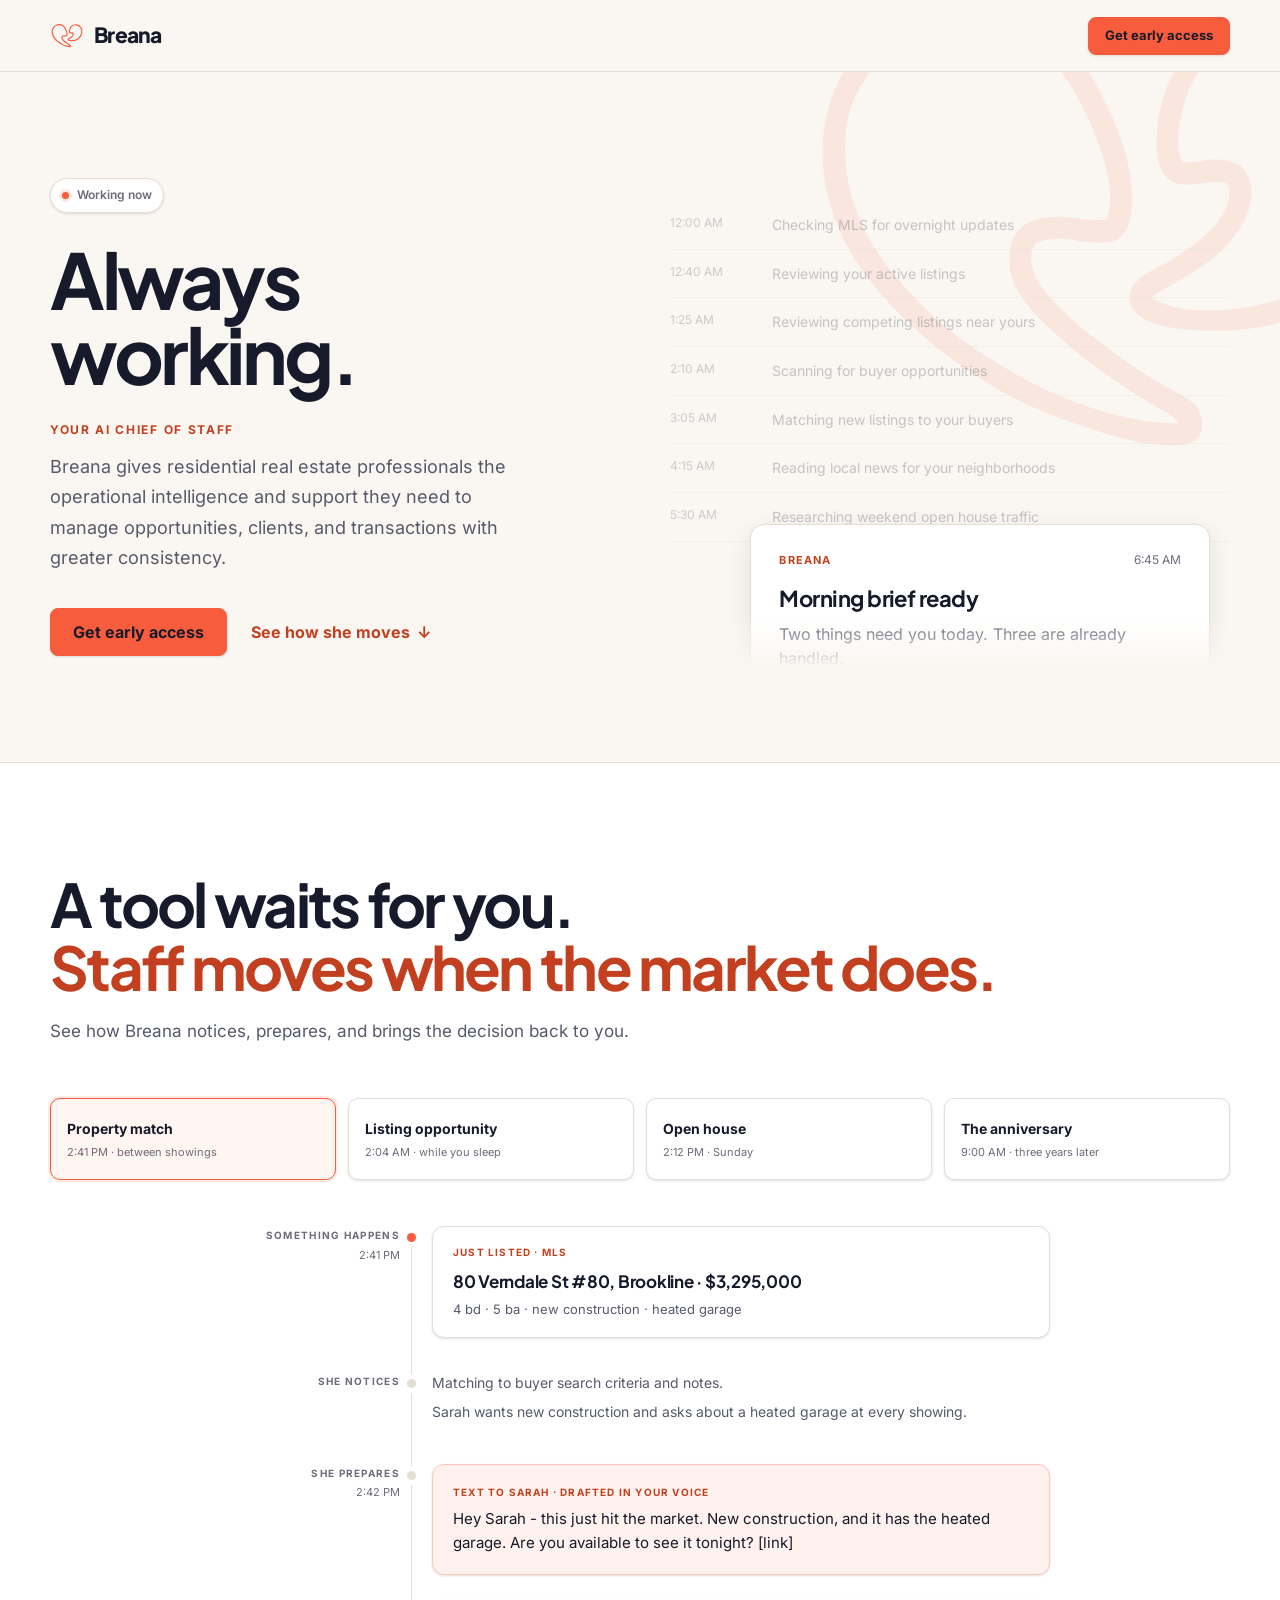
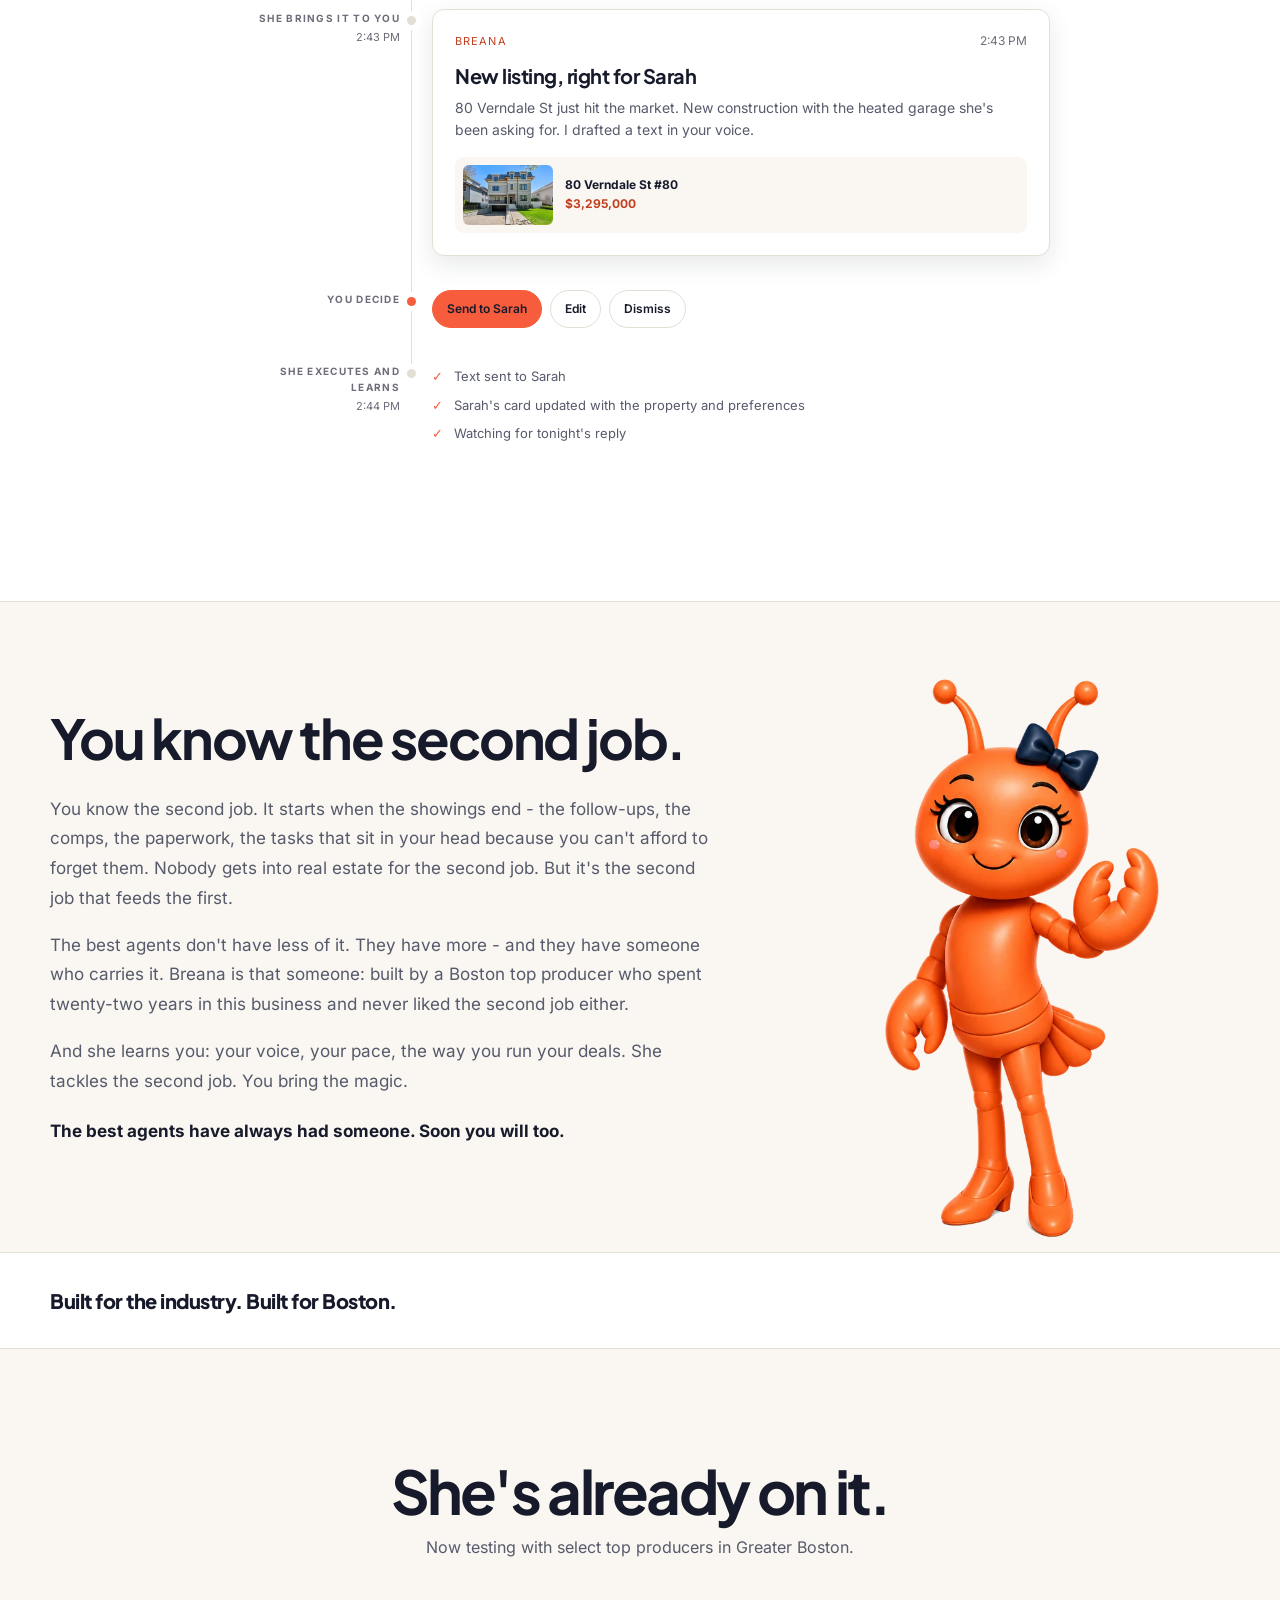
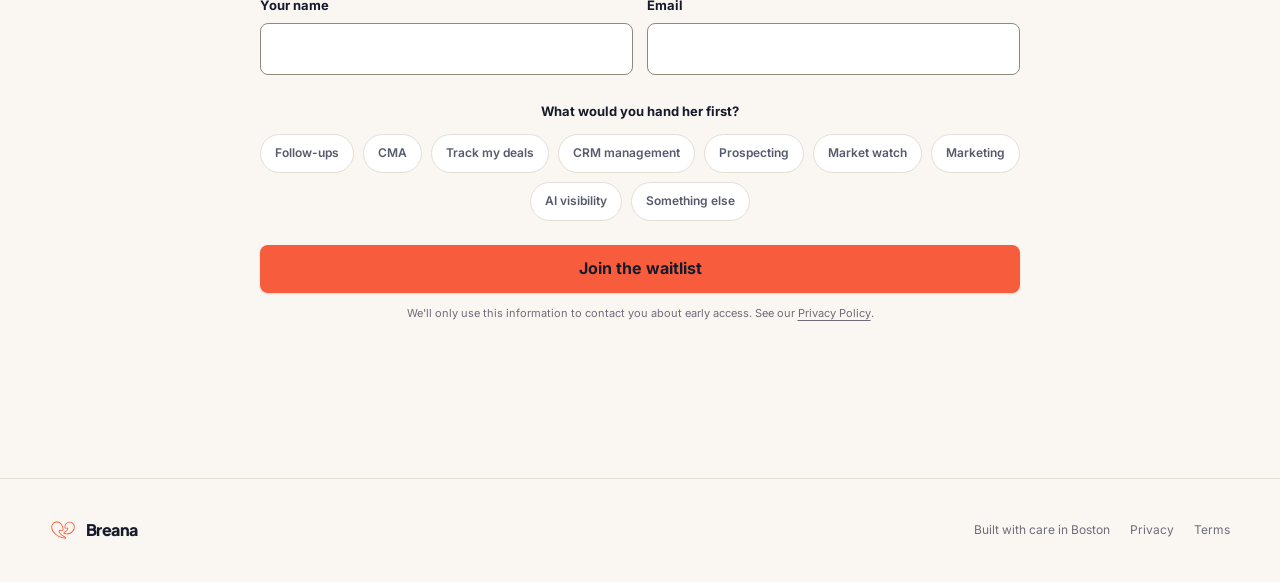
==== commit b1de5988: "Restore full-day hero activity loop" ====
--- a/index.html
+++ b/index.html
@@ -12,7 +12,7 @@
   <link rel="apple-touch-icon" href="/assets/images/apple-touch-icon.png">
   <link rel="preload" href="/assets/fonts/plus-jakarta-sans-latin.woff2" as="font" type="font/woff2" crossorigin>
   <link rel="preload" href="/assets/fonts/inter-latin.woff2" as="font" type="font/woff2" crossorigin>
-  <link rel="stylesheet" href="/assets/css/styles.css">
+  <link rel="stylesheet" href="/assets/css/styles.css?v=20260831-1">
 
   <meta property="og:type" content="website">
   <meta property="og:site_name" content="Breana">
@@ -89,13 +89,16 @@
           </div>
         </div>
 
-        <div class="activity-board" aria-label="A sample morning with Breana">
+        <div class="activity-board" aria-label="A sample day with Breana">
           <div class="activity-track">
             <div class="activity-cycle">
               <ol class="activity-list">
                 <li><time>12:00 AM</time><span>Checking MLS for overnight updates</span></li>
+                <li><time>12:40 AM</time><span>Reviewing your active listings</span></li>
                 <li><time>1:25 AM</time><span>Reviewing competing listings near yours</span></li>
+                <li><time>2:10 AM</time><span>Scanning for buyer opportunities</span></li>
                 <li><time>3:05 AM</time><span>Matching new listings to your buyers</span></li>
+                <li><time>4:15 AM</time><span>Reading local news for your neighborhoods</span></li>
                 <li><time>5:30 AM</time><span>Researching weekend open house traffic</span></li>
               </ol>
               <article class="breana-note">
@@ -104,6 +107,52 @@
                 <p>Two things need you today. Three are already handled.</p>
                 <div class="note-actions" aria-hidden="true"><span>Open the brief</span><span>Later</span></div>
               </article>
+              <ol class="activity-list">
+                <li><time>7:20 AM</time><span>Two Somerville comps closed, both over ask</span></li>
+                <li><time>7:24 AM</time><span>Updating the Highland Ave CMA</span></li>
+                <li><time>7:31 AM</time><span>Drafting a note to the sellers</span></li>
+              </ol>
+              <article class="breana-note">
+                <div class="note-meta"><strong>Breana</strong><time>7:38 AM</time></div>
+                <h2>Highland Ave pricing changed</h2>
+                <p>CMA updated. Seller note drafted for your review.</p>
+                <div class="note-actions" aria-hidden="true"><span>Send as written</span><span>Edit note</span></div>
+              </article>
+              <ol class="activity-list">
+                <li><time>9:05 AM</time><span>Reviewing open follow-ups</span></li>
+                <li><time>9:12 AM</time><span>Offer response overdue — 231 Broadway</span></li>
+                <li><time>9:15 AM</time><span>Preparing chase message</span></li>
+              </ol>
+              <article class="breana-note">
+                <div class="note-meta"><strong>Breana</strong><time>9:18 AM</time></div>
+                <h2>Offer response overdue</h2>
+                <p>231 Broadway. Chase message drafted for your review.</p>
+                <div class="note-actions" aria-hidden="true"><span>Send chase</span><span>Edit</span></div>
+              </article>
+              <ol class="activity-list">
+                <li><time>1:40 PM</time><span>Confirming Thursday's open house</span></li>
+                <li><time>2:05 PM</time><span>Preparing the property one-pager</span></li>
+                <li><time>2:30 PM</time><span>Checking listing traffic — inquiries are up</span></li>
+              </ol>
+              <article class="breana-note">
+                <div class="note-meta"><strong>Breana</strong><time>2:48 PM</time></div>
+                <h2>Thursday open house prepared</h2>
+                <p>Materials ready. One buyer asked for a private showing.</p>
+                <div class="note-actions" aria-hidden="true"><span>Review materials</span><span>Later</span></div>
+              </article>
+              <ol class="activity-list">
+                <li><time>6:20 PM</time><span>Inspection reply is four days late</span></li>
+                <li><time>6:24 PM</time><span>Preparing follow-up and flagging deadline risk</span></li>
+              </ol>
+              <article class="breana-note">
+                <div class="note-meta"><strong>Breana</strong><time>6:31 PM</time></div>
+                <h2>Inspection deadline at risk</h2>
+                <p>I prepared a follow-up and flagged the dates.</p>
+                <div class="note-actions" aria-hidden="true"><span>Send follow-up</span><span>View dates</span></div>
+              </article>
+              <ol class="activity-list">
+                <li><time>11:58 PM</time><span>Closing out the day. Watch resumes at midnight.</span></li>
+              </ol>
             </div>
           </div>
         </div>
@@ -261,6 +310,6 @@
     </div>
   </footer>
 
-  <script src="/assets/js/site.js" defer></script>
+  <script src="/assets/js/site.js?v=20260831-1" defer></script>
 </body>
 </html>
--- a/assets/css/styles.css
+++ b/assets/css/styles.css
@@ -73,7 +73,7 @@
 .hero-deck { max-width: 510px; margin: 0; color: var(--body); font-size: 18px; line-height: 1.7; }
 .hero-actions { display: flex; align-items: center; gap: 24px; margin-top: 34px; }
 .activity-board { position: relative; height: 500px; overflow: hidden; align-self: center; -webkit-mask-image: linear-gradient(to bottom, transparent 0%, black 10%, black 90%, transparent 100%); mask-image: linear-gradient(to bottom, transparent 0%, black 10%, black 90%, transparent 100%); }
-.activity-track { animation: activity-scroll 26s linear infinite; will-change: transform; }
+.activity-track { animation: activity-scroll 72s linear infinite; will-change: transform; }
 .activity-board:hover .activity-track { animation-play-state: paused; }
 .activity-cycle { padding-block: 34px; }
 @keyframes activity-scroll { from { transform: translateY(0); } to { transform: translateY(-50%); } }
@@ -221,7 +221,7 @@
 
   /* Activity board: compact feed card */
   .activity-board { order: 5; width: 100%; height: 254px; text-align: left; margin-top: 26px; padding: 0 14px; border: 1px solid var(--line); border-radius: 18px; background: var(--white); box-shadow: var(--shadow-2); -webkit-mask-image: none; mask-image: none; }
-  .activity-track { animation-duration: 22s; }
+  .activity-track { animation-duration: 64s; }
   .activity-cycle { padding-block: 12px; }
   .activity-list { margin: 0; opacity: .55; }
   .activity-list li { grid-template-columns: 58px 1fr; gap: 10px; height: 37px; align-items: center; padding: 0 4px; font-size: 12px; border-bottom: 1px solid #f3efe7; }
@@ -314,6 +314,5 @@
 @media (prefers-reduced-motion: reduce) {
   html { scroll-behavior: auto; }
   *, *::before, *::after { transition-duration: .01ms !important; animation-duration: .01ms !important; animation-iteration-count: 1 !important; }
-  .activity-board { overflow: visible; height: auto; -webkit-mask-image: none; mask-image: none; }
   .activity-cycle[aria-hidden="true"] { display: none; }
 }
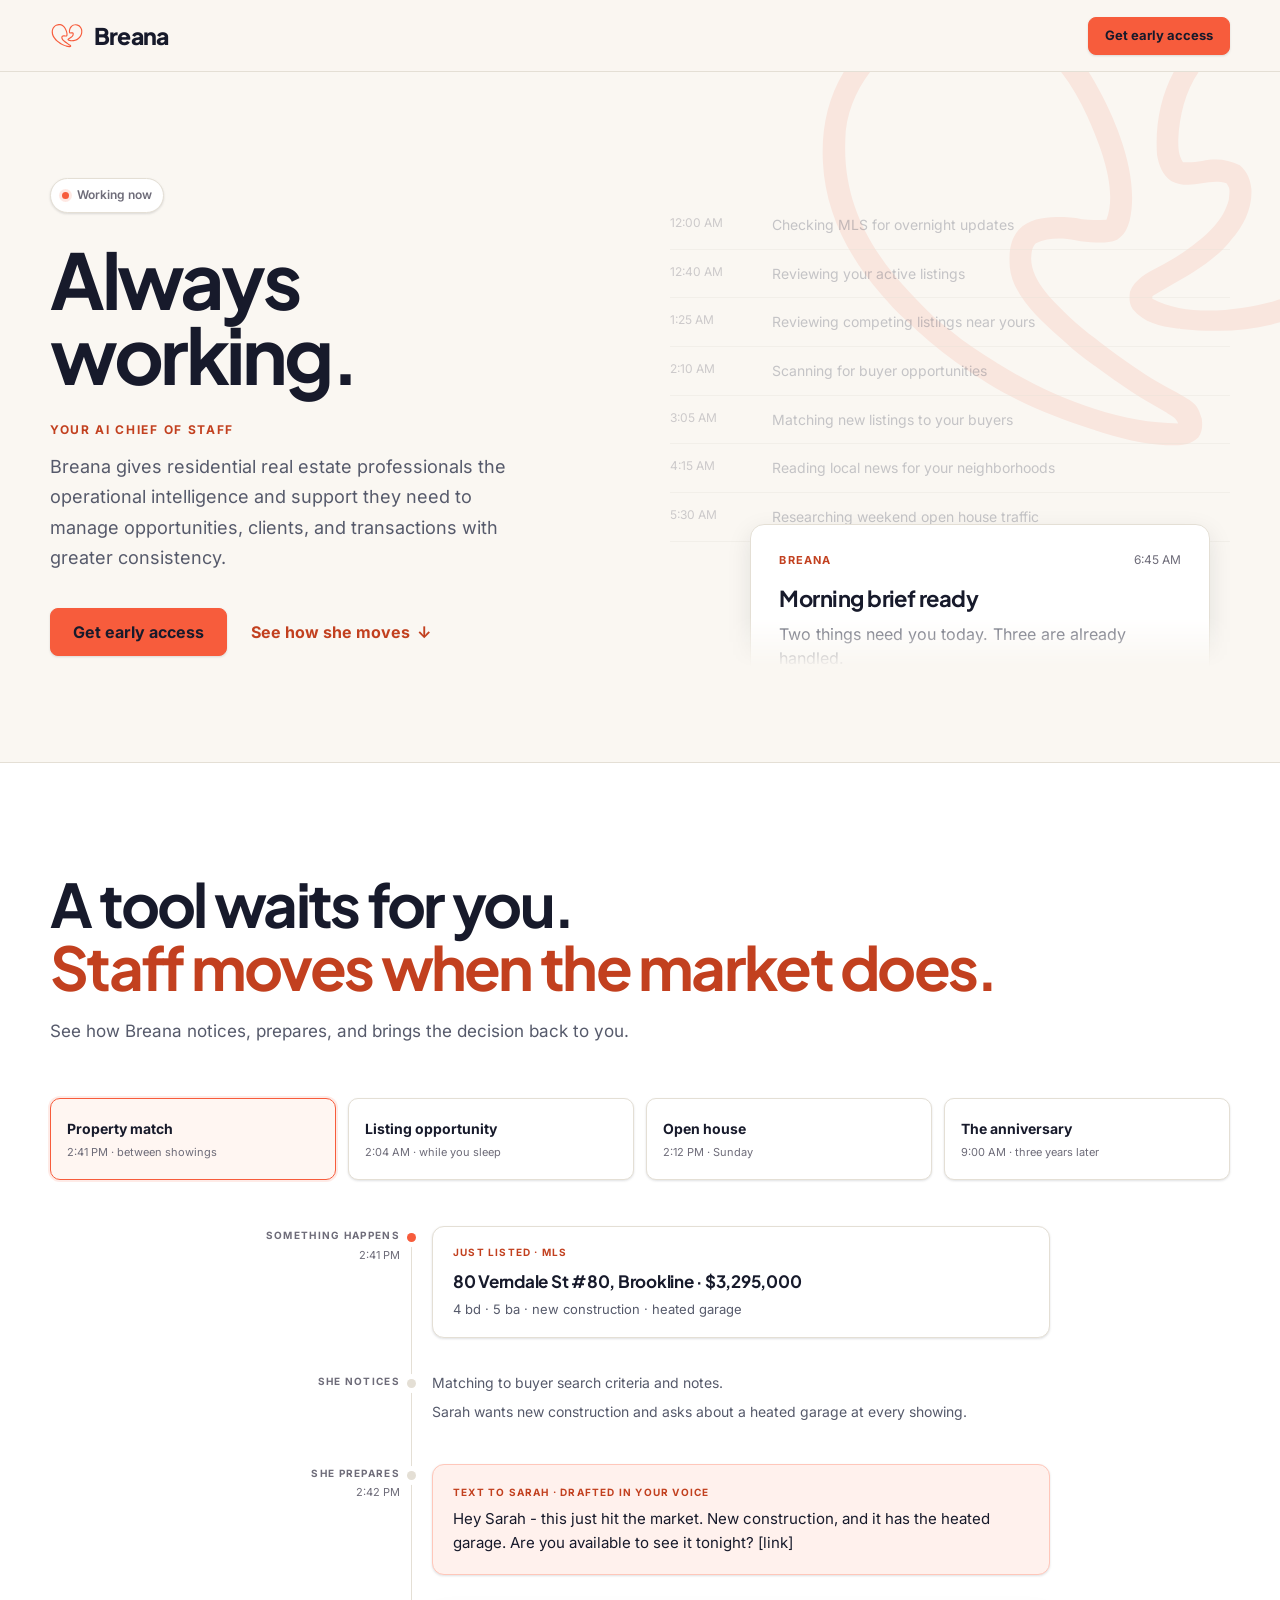
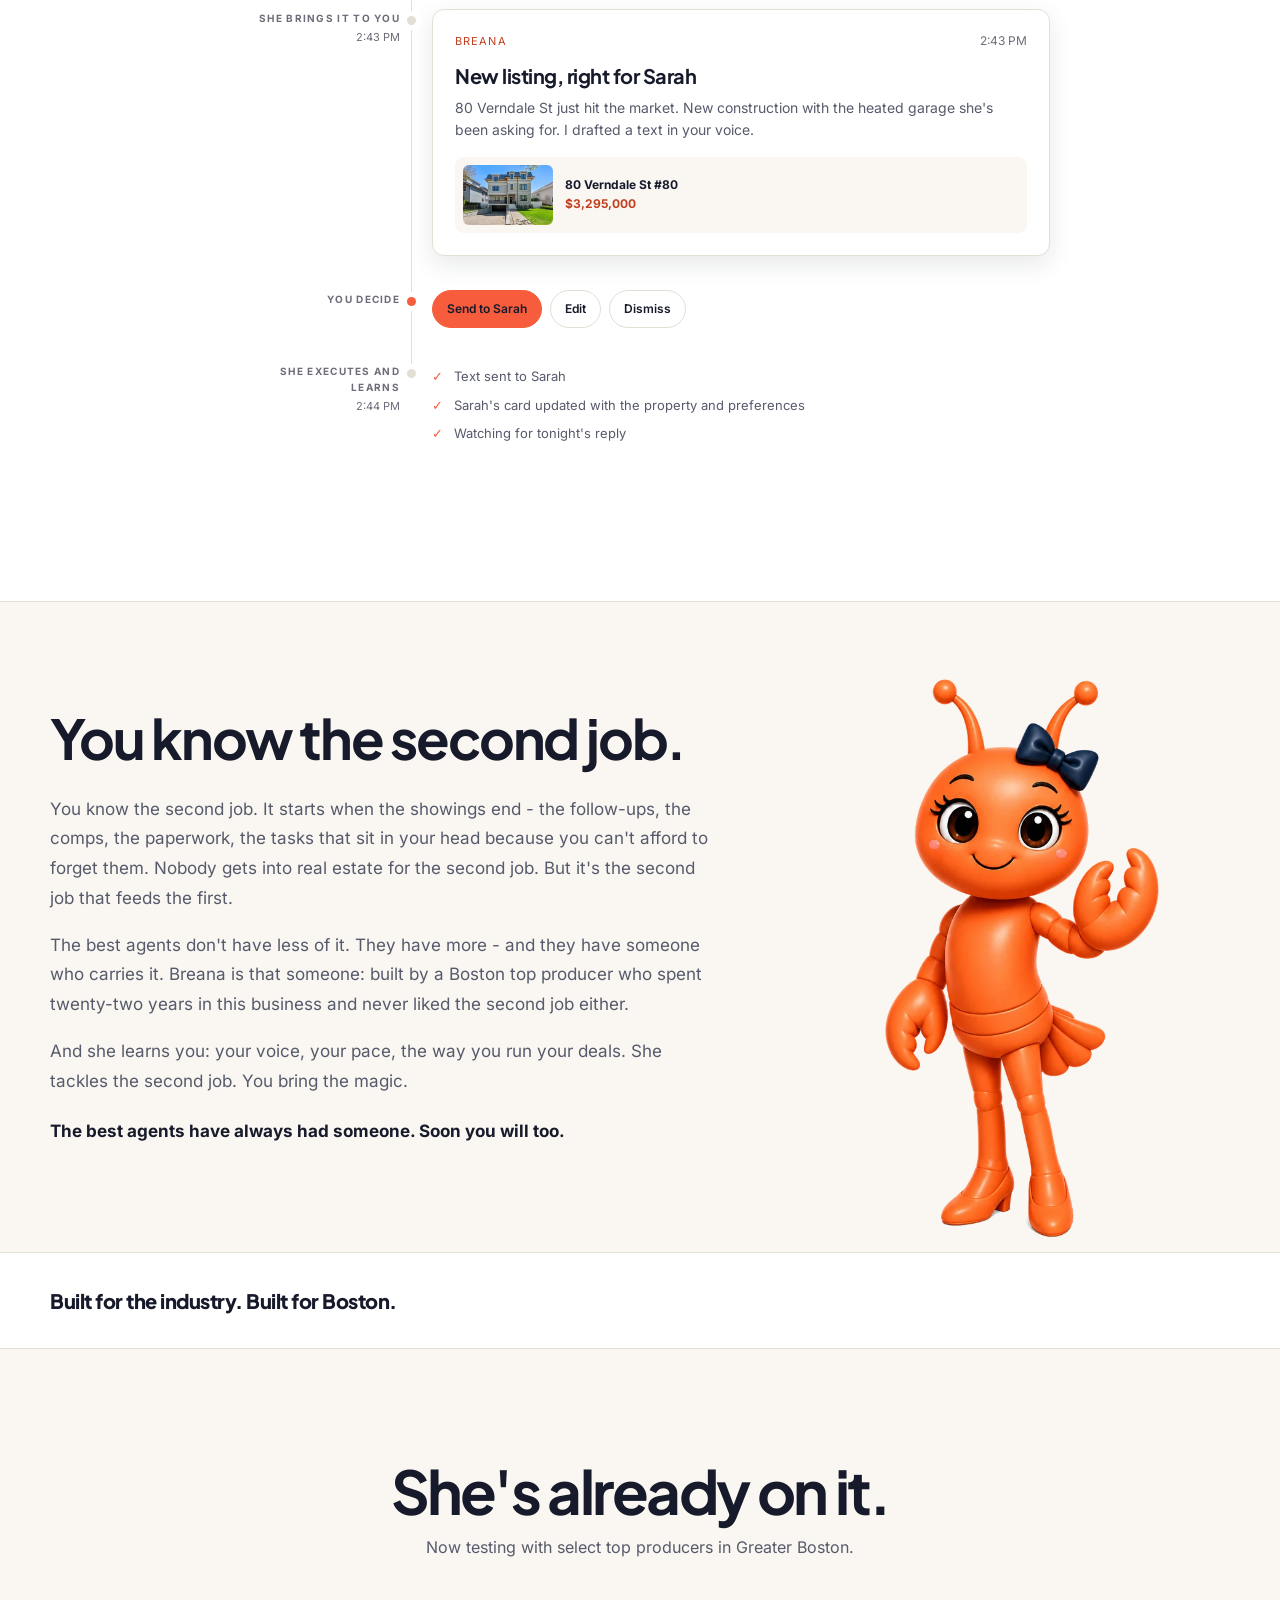
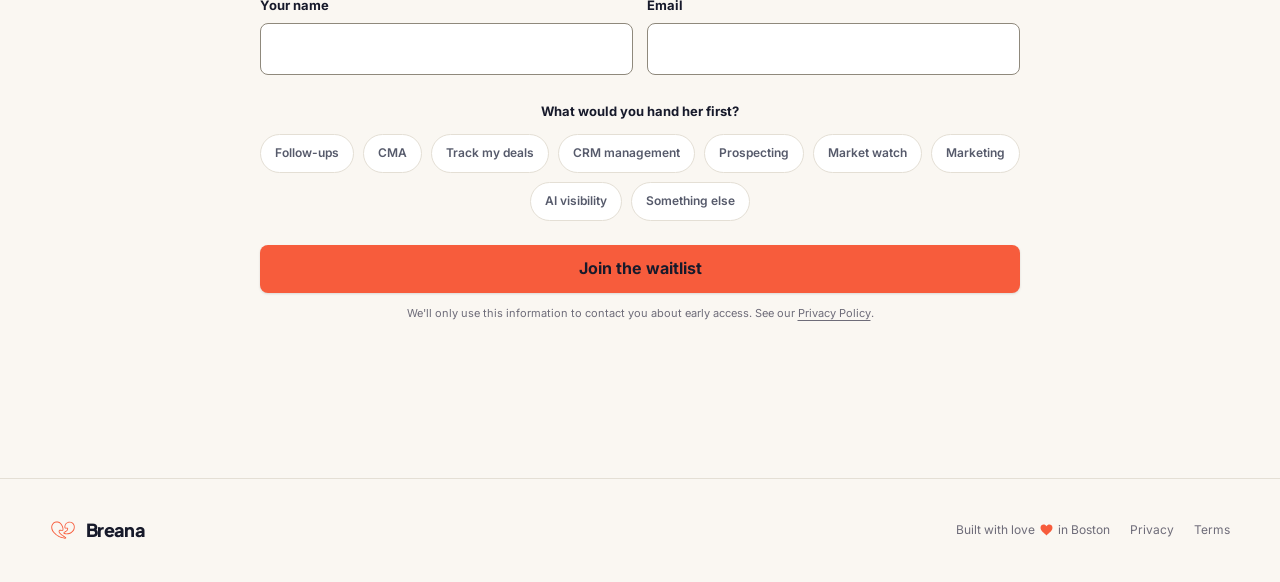
==== commit e2c50731: "Refine logo and footer branding" ====
--- a/index.html
+++ b/index.html
@@ -12,7 +12,7 @@
   <link rel="apple-touch-icon" href="/assets/images/apple-touch-icon.png">
   <link rel="preload" href="/assets/fonts/plus-jakarta-sans-latin.woff2" as="font" type="font/woff2" crossorigin>
   <link rel="preload" href="/assets/fonts/inter-latin.woff2" as="font" type="font/woff2" crossorigin>
-  <link rel="stylesheet" href="/assets/css/styles.css?v=20260831-1">
+  <link rel="stylesheet" href="/assets/css/styles.css?v=20260901-1">
 
   <meta property="og:type" content="website">
   <meta property="og:site_name" content="Breana">
@@ -306,7 +306,7 @@
   <footer class="site-footer">
     <div class="shell footer-inner">
       <a class="brand brand-small" href="/" aria-label="Breana home"><img src="/assets/brand/breana-mark-coral.svg" alt="" width="26" height="21"><span>Breana</span></a>
-      <div class="footer-links"><span>Built with care in Boston</span><a href="/privacy.html">Privacy</a><a href="/terms.html">Terms</a></div>
+      <div class="footer-links"><span class="footer-love">Built with love <svg viewBox="0 0 24 22" aria-hidden="true" focusable="false"><path d="M12 21C8 17 1 12.5 1 6.8 1 3 3.8 1 6.6 1 8.8 1 10.9 2.2 12 4.2 13.1 2.2 15.2 1 17.4 1 20.2 1 23 3 23 6.8 23 12.5 16 17 12 21Z"/></svg> in Boston</span><a href="/privacy.html">Privacy</a><a href="/terms.html">Terms</a></div>
     </div>
   </footer>
 
--- a/assets/css/styles.css
+++ b/assets/css/styles.css
@@ -48,9 +48,9 @@
 
 .site-header { position: relative; z-index: 10; height: 72px; background: rgb(250 247 242 / 94%); border-bottom: 1px solid var(--line); }
 .header-inner, .footer-inner { height: 100%; display: flex; align-items: center; justify-content: space-between; gap: 24px; }
-.brand { display: inline-flex; align-items: center; gap: 10px; font-family: var(--display); font-weight: 800; font-size: 21px; letter-spacing: -.035em; text-decoration: none; }
+.brand { display: inline-flex; align-items: center; gap: 10px; font-family: var(--display); font-weight: 800; font-size: 23px; letter-spacing: -.035em; text-decoration: none; }
 .brand img { width: 34px; height: 27px; object-fit: contain; }
-.brand-small { font-size: 16px; }
+.brand-small { font-size: 18px; }
 .brand-small img { width: 26px; height: 21px; }
 
 .button { display: inline-flex; align-items: center; justify-content: center; min-height: 48px; padding: 0 22px; border: 1px solid var(--coral); border-radius: 8px; background: var(--coral); color: var(--navy); font-weight: 700; text-decoration: none; cursor: pointer; box-shadow: var(--shadow-1); transition: transform .18s ease, box-shadow .18s ease, background .18s ease; }
@@ -170,6 +170,8 @@
 
 .site-footer { height: 104px; background: var(--ivory); border-top: 1px solid var(--line); }
 .footer-links { display: flex; align-items: center; gap: 20px; color: var(--muted); font-size: 12px; }
+.footer-love { display: inline-flex; align-items: center; gap: 5px; }
+.footer-love svg { width: 13px; height: 12px; flex: 0 0 auto; fill: var(--coral); }
 .footer-links a { text-decoration: none; }
 .footer-links a:hover { color: var(--navy); text-decoration: underline; text-underline-offset: 3px; }
 
@@ -201,7 +203,7 @@
 
   /* App nav bar */
   .site-header { position: sticky; top: 0; z-index: 40; height: 60px; background: rgb(250 247 242 / 80%); backdrop-filter: blur(16px) saturate(1.4); -webkit-backdrop-filter: blur(16px) saturate(1.4); }
-  .brand { font-size: 21px; gap: 9px; }
+  .brand { font-size: 23px; gap: 9px; }
   .brand img { width: 32px; height: 26px; }
   .site-header .button-small { display: none; }
   .header-tagline { display: block; color: var(--coral-deep); font-size: 11px; font-weight: 700; letter-spacing: .12em; text-transform: uppercase; }
